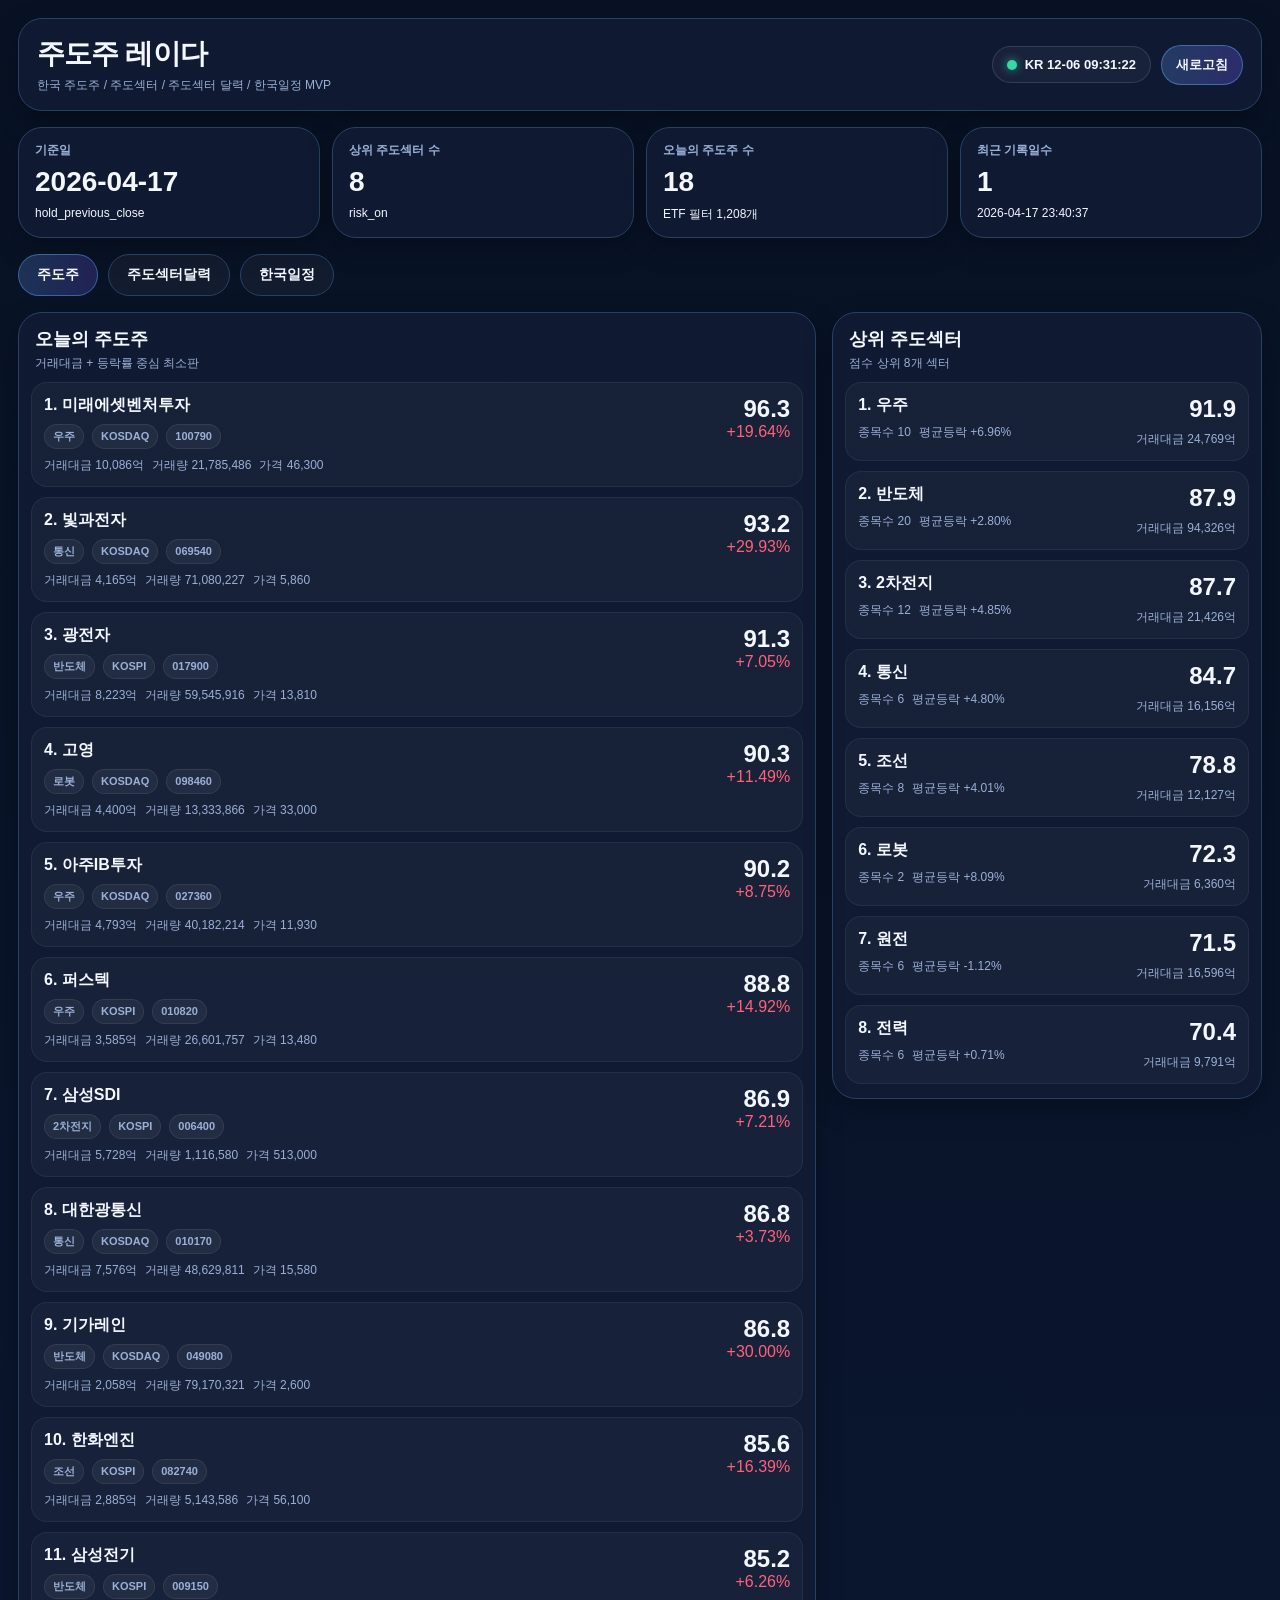
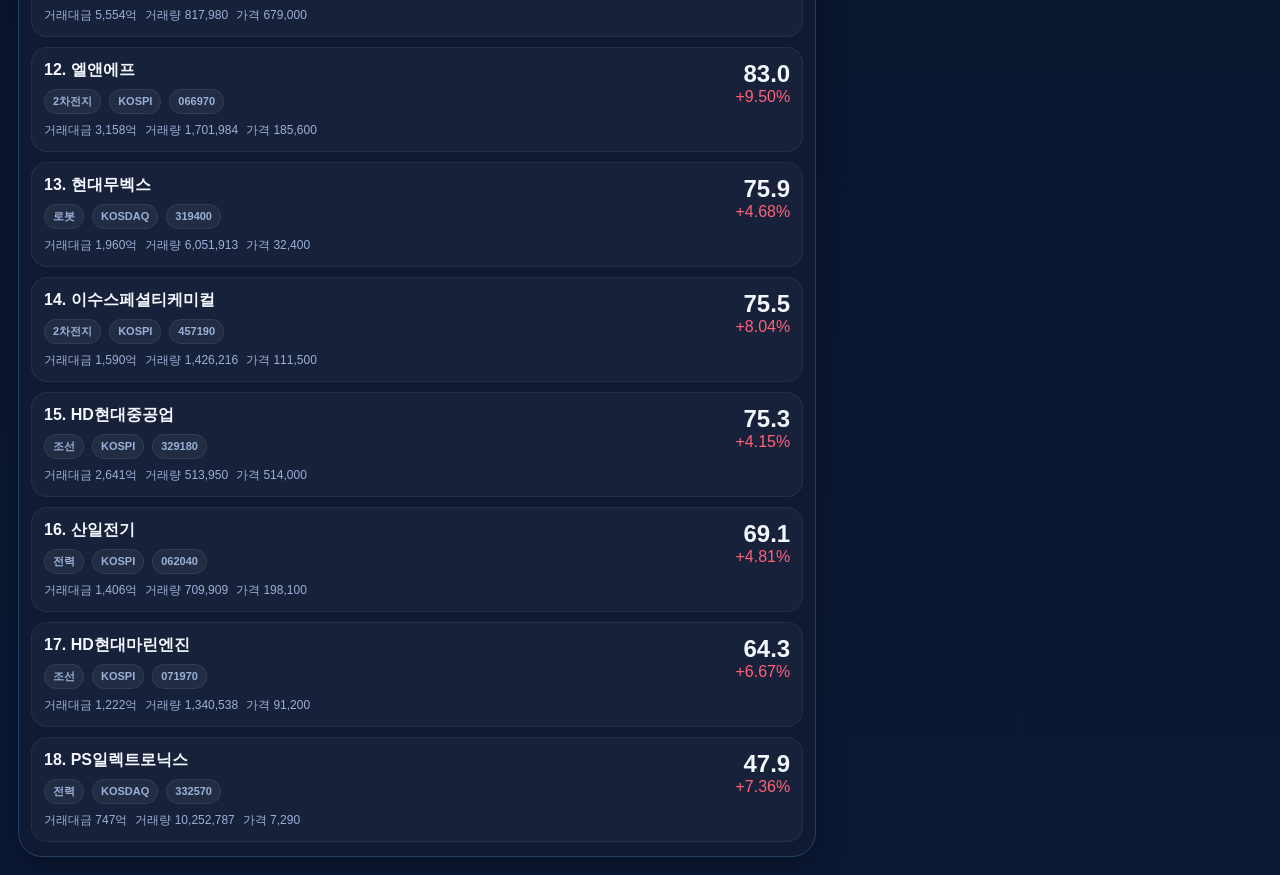
==== app/index.html @ 8ab20411 "init: Top-Sector-KR MVP local baseline" ====
<!DOCTYPE html>
<html lang="ko">
<head>
  <meta charset="UTF-8" />
  <meta name="viewport" content="width=device-width, initial-scale=1.0" />
  <title>Top Sector KR</title>
  <link rel="stylesheet" href="app.css" />
</head>
<body>
  <div class="app">
    <header class="topbar">
      <div class="brand-card panel">
        <div>
          <h1>주도주 레이다</h1>
          <p class="sub">한국 주도주 / 주도섹터 / 주도섹터 달력 / 한국일정 MVP</p>
        </div>
        <div class="topbar-right">
          <div class="chip"><span class="dot"></span><span id="krClock">KR --:--:--</span></div>
          <button id="refreshBtn" class="refresh-btn">새로고침</button>
        </div>
      </div>
    </header>

    <section class="hero-grid">
      <div class="panel hero-card">
        <div class="hero-label">기준일</div>
        <div id="heroTradeDate" class="hero-value">-</div>
        <div id="heroSession" class="hero-sub">-</div>
      </div>
      <div class="panel hero-card">
        <div class="hero-label">상위 주도섹터 수</div>
        <div id="heroSectorCount" class="hero-value">-</div>
        <div id="heroMarketBias" class="hero-sub">-</div>
      </div>
      <div class="panel hero-card">
        <div class="hero-label">오늘의 주도주 수</div>
        <div id="heroLeaderCount" class="hero-value">-</div>
        <div id="heroFilteredEtf" class="hero-sub">-</div>
      </div>
      <div class="panel hero-card">
        <div class="hero-label">최근 기록일수</div>
        <div id="heroHistoryCount" class="hero-value">-</div>
        <div id="heroUpdatedAt" class="hero-sub">-</div>
      </div>
    </section>

    <nav class="main-tabs">
      <button class="tab-btn active" data-tab="dashboard">주도주</button>
      <button class="tab-btn" data-tab="calendar">주도섹터달력</button>
      <button class="tab-btn" data-tab="kr-calendar">한국일정</button>
    </nav>

    <main>
      <section id="screen-dashboard" class="screen active">
        <div class="dashboard-grid">
          <div class="main-col">
            <section class="panel">
              <div class="section-head">
                <div>
                  <h2>오늘의 주도주</h2>
                  <p class="sub">거래대금 + 등락률 중심 최소판</p>
                </div>
              </div>
              <div id="leadersList" class="list-wrap"></div>
            </section>
          </div>

          <div class="side-col">
            <section class="panel">
              <div class="section-head">
                <div>
                  <h2>상위 주도섹터</h2>
                  <p class="sub">점수 상위 8개 섹터</p>
                </div>
              </div>
              <div id="sectorCards" class="sector-wrap"></div>
            </section>
          </div>
        </div>
      </section>

      <section id="screen-calendar" class="screen">
        <div class="calendar-layout">
          <div class="main-col">
            <section class="panel">
              <div class="section-head">
                <div>
                  <h2>주도섹터 달력</h2>
                  <p class="sub">최근 누적 기록 기준 · 월~금 표시</p>
                </div>
                <div class="calendar-nav">
                  <button id="prevMonthBtn" class="nav-btn">◀ 이전달</button>
                  <button id="todayMonthBtn" class="nav-btn">오늘</button>
                  <button id="nextMonthBtn" class="nav-btn">다음달 ▶</button>
                </div>
              </div>
              <div class="calendar-headline" id="calendarMonthLabel">-</div>
              <div class="weekday-grid" id="weekdayGrid"></div>
              <div class="calendar-grid" id="calendarGrid"></div>
            </section>
          </div>

          <div class="side-col">
            <section class="panel">
              <div class="section-head">
                <div>
                  <h2>최근 10일 섹터 카운트</h2>
                  <p class="sub">80점 이상 기준</p>
                </div>
              </div>
              <div id="recentCounts" class="count-wrap"></div>
            </section>

            <section class="panel">
              <div class="section-head">
                <div>
                  <h2>오늘의 주도섹터</h2>
                  <p class="sub">달력 기준 요약</p>
                </div>
              </div>
              <div id="todaySectorSummary" class="count-wrap"></div>
            </section>
          </div>
        </div>
      </section>

      <section id="screen-kr-calendar" class="screen">
        <div class="kr-calendar-layout">
          <div class="main-col">
            <section class="panel">
              <div class="section-head">
                <div>
                  <h2>한국일정</h2>
                  <p class="sub">지금은 UI 최소판만 추가 · 데이터 수집/자동화는 나중에 분리 적용</p>
                </div>
                <div class="calendar-nav">
                  <button id="krPrevMonthBtn" class="nav-btn">◀ 이전달</button>
                  <button id="krTodayMonthBtn" class="nav-btn">오늘</button>
                  <button id="krNextMonthBtn" class="nav-btn">다음달 ▶</button>
                </div>
              </div>

              <div class="info-strip-wrap">
                <div class="info-strip">
                  <div class="info-strip-title">오늘 일정 자동 강조</div>
                  <div class="info-strip-body">오늘 핵심 일정 없음</div>
                </div>
                <div class="info-strip">
                  <div class="info-strip-title">트레이딩 체크</div>
                  <div class="info-strip-body">금통위/CPI/옵션만기 전후에는 주도섹터 지속 여부 우선 확인</div>
                </div>
              </div>

              <div class="calendar-headline" id="krCalendarMonthLabel">-</div>
              <div class="weekday-grid" id="krWeekdayGrid"></div>
              <div class="calendar-grid kr-calendar-grid" id="krCalendarGrid"></div>
            </section>
          </div>

          <div class="side-col">
            <section class="panel">
              <div class="section-head">
                <div>
                  <h2>한국일정 요약</h2>
                  <p class="sub">이번달 체크용 UI 최소판</p>
                </div>
              </div>
              <div class="summary-stack">
                <div class="summary-box">
                  <div class="summary-title">오늘/이번주 체크</div>
                  <div class="summary-body">표시할 일정 없음</div>
                </div>
                <div class="summary-box">
                  <div class="summary-title">이번달 최우선 일정</div>
                  <div class="summary-body">표시할 일정 없음</div>
                </div>
                <div class="summary-box">
                  <div class="summary-title">수동 입력 일정</div>
                  <div class="summary-body">표시할 일정 없음</div>
                </div>
                <div class="summary-box">
                  <div class="summary-title">소스 원칙</div>
                  <div class="summary-body">한국은행·통계청 공시 일정 우선 + 로컬 수동 입력용 자리. 현재는 UI만 선반영.</div>
                </div>
              </div>
            </section>
          </div>
        </div>
      </section>
    </main>
  </div>

  <script src="app.js"></script>
</body>
</html>
---- app/app.css ----
:root{
  --bg:#081224;
  --bg2:#0b1834;
  --panel:#101b33;
  --line:#274164;
  --text:#f4f7ff;
  --muted:#9bb0d7;
  --accent:#63a8ff;
  --accent2:#7a5cff;
  --up:#ff627a;
  --down:#63b6ff;
  --warn:#ffc35a;
  --good:#37d7a6;
  --highlight:#ffea00;
  --radius:18px;
  --shadow:0 10px 28px rgba(0,0,0,.28);
}
*{box-sizing:border-box}
html,body{
  margin:0;padding:0;
  background:linear-gradient(180deg,var(--bg) 0%,var(--bg2) 100%);
  color:var(--text);
  font-family:"Segoe UI","Apple SD Gothic Neo","Malgun Gothic",sans-serif;
}
body{min-height:100vh}
.app{max-width:1360px;margin:0 auto;padding:18px}
.panel{
  background:rgba(16,27,51,.94);
  border:1px solid var(--line);
  border-radius:24px;
  box-shadow:var(--shadow);
}
.topbar{margin-bottom:16px}
.brand-card{
  display:flex;justify-content:space-between;align-items:center;gap:16px;
  padding:16px 18px;
}
.brand-card h1{margin:0;font-size:28px;font-weight:900;letter-spacing:-.03em}
.sub{margin:4px 0 0;color:var(--muted);font-size:12px}
.topbar-right{display:flex;gap:10px;align-items:center;flex-wrap:wrap}
.chip{
  display:inline-flex;align-items:center;gap:8px;padding:10px 14px;border-radius:999px;
  border:1px solid rgba(255,255,255,.12);background:rgba(255,255,255,.04);font-size:13px;font-weight:800;
}
.dot{width:10px;height:10px;border-radius:50%;background:var(--good);box-shadow:0 0 10px rgba(55,215,166,.7)}
.refresh-btn,.nav-btn,.tab-btn{
  cursor:pointer;border:none;color:var(--text);font-weight:900
}
.refresh-btn{
  border-radius:999px;padding:10px 14px;
  background:linear-gradient(90deg, rgba(99,168,255,.24), rgba(122,92,255,.28));
  border:1px solid rgba(99,168,255,.45);
}
.hero-grid{
  display:grid;grid-template-columns:repeat(4,1fr);gap:12px;margin-bottom:16px;
}
.hero-card{padding:14px 16px;min-height:108px}
.hero-label{font-size:12px;color:var(--muted);font-weight:800}
.hero-value{font-size:28px;font-weight:900;line-height:1.1;margin-top:8px}
.hero-sub{font-size:12px;color:var(--text);margin-top:8px}
.main-tabs{display:flex;gap:10px;flex-wrap:wrap;margin-bottom:16px}
.tab-btn{
  border-radius:999px;padding:11px 18px;background:rgba(255,255,255,.04);
  border:1px solid var(--line);font-size:14px;
}
.tab-btn.active{background:linear-gradient(90deg, rgba(99,168,255,.22), rgba(122,92,255,.22));border-color:rgba(99,168,255,.45)}
.screen{display:none}
.screen.active{display:block}
.dashboard-grid,.calendar-layout,.kr-calendar-layout{
  display:grid;grid-template-columns:minmax(0,1.3fr) minmax(320px,.7fr);gap:16px;
}
.main-col,.side-col{display:grid;gap:16px;align-content:start}
.section-head{
  display:flex;justify-content:space-between;align-items:center;gap:10px;flex-wrap:wrap;
  padding:14px 16px 0;
}
.section-head h2{margin:0;font-size:18px;font-weight:900}
.list-wrap,.sector-wrap,.count-wrap,.summary-stack{padding:10px 12px 14px;display:grid;gap:10px}
.item-card,.sector-card,.count-card,.summary-box,.info-strip{
  border-radius:16px;padding:12px;background:rgba(255,255,255,.03);border:1px solid rgba(255,255,255,.06)
}
.item-top,.sector-top,.count-top{display:flex;justify-content:space-between;gap:10px;align-items:flex-start}
.item-name,.sector-name{font-size:16px;font-weight:900}
.item-meta,.sector-meta{margin-top:8px;display:flex;gap:8px;flex-wrap:wrap;font-size:12px;color:var(--muted)}
.pill{
  display:inline-flex;align-items:center;padding:4px 8px;border-radius:999px;
  background:rgba(255,255,255,.05);border:1px solid rgba(255,255,255,.08);font-size:11px;font-weight:800
}
.score{font-size:24px;font-weight:900}
.change.up{color:var(--up)}
.change.down{color:var(--down)}
.change.neutral{color:var(--warn)}
.calendar-headline{padding:8px 16px 0;font-size:22px;font-weight:900}
.calendar-nav{display:flex;gap:8px;flex-wrap:wrap}
.nav-btn{
  background:rgba(255,255,255,.05);border:1px solid var(--line);border-radius:12px;padding:8px 12px
}
.weekday-grid,.calendar-grid{
  display:grid;grid-template-columns:repeat(5,1fr);gap:8px;padding:12px 12px 14px;
}
.weekday{color:var(--muted);font-size:12px;text-align:center;font-weight:800}
.day-cell{
  min-height:116px;border-radius:16px;padding:10px;background:rgba(255,255,255,.024);
  border:1px solid rgba(255,255,255,.06);display:flex;flex-direction:column;gap:6px
}
.day-cell.blank{background:transparent;border:none;min-height:116px}
.day-cell.today{border-color:rgba(99,168,255,.55);box-shadow:inset 0 0 0 1px rgba(99,168,255,.35)}
.day-num{display:flex;justify-content:space-between;align-items:center;font-size:12px;font-weight:900}
.day-badge{
  font-size:10px;font-weight:900;color:#0b1220;background:var(--warn);border-radius:999px;padding:3px 6px
}
.day-chip{
  display:inline-flex;align-items:center;padding:5px 8px;border-radius:999px;
  background:rgba(255,255,255,.05);border:1px solid rgba(255,255,255,.08);font-size:11px
}
.info-strip-wrap{
  display:grid;grid-template-columns:1.3fr .9fr;gap:12px;padding:10px 12px 0;
}
.info-strip-title,.summary-title{
  font-size:14px;font-weight:900;color:var(--text);margin-bottom:6px;
}
.info-strip-body,.summary-body{
  font-size:12px;color:var(--muted);line-height:1.6;
}
.empty{padding:18px;color:var(--muted);text-align:center}
@media (max-width:1024px){
  .hero-grid{grid-template-columns:repeat(2,1fr)}
  .dashboard-grid,.calendar-layout,.kr-calendar-layout,.info-strip-wrap{grid-template-columns:1fr}
}
@media (max-width:640px){
  .app{padding:10px}
  .brand-card{padding:12px}
  .brand-card h1{font-size:22px}
  .hero-grid{grid-template-columns:1fr 1fr}
  .hero-value{font-size:22px}
  .weekday-grid,.calendar-grid{gap:5px;padding:10px}
  .day-cell{min-height:92px;padding:6px}
  .day-cell.blank{min-height:92px}
}
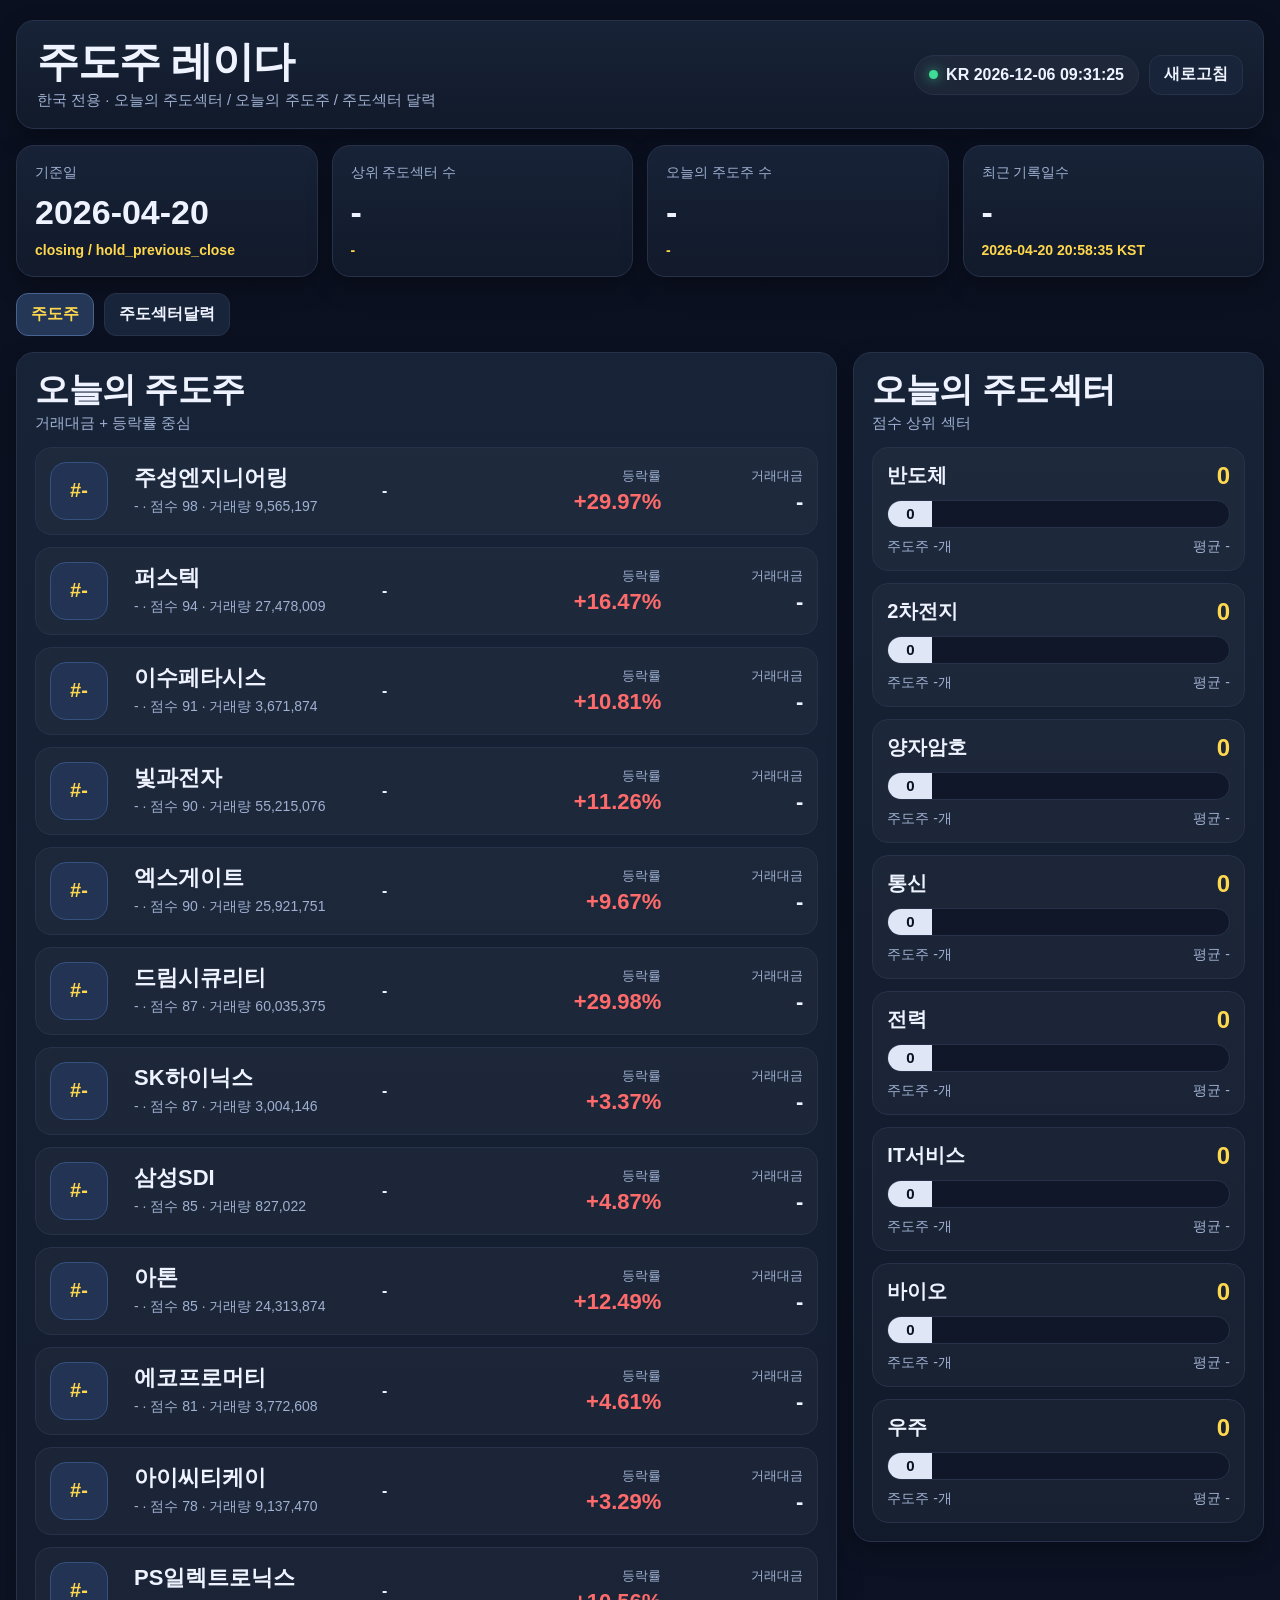
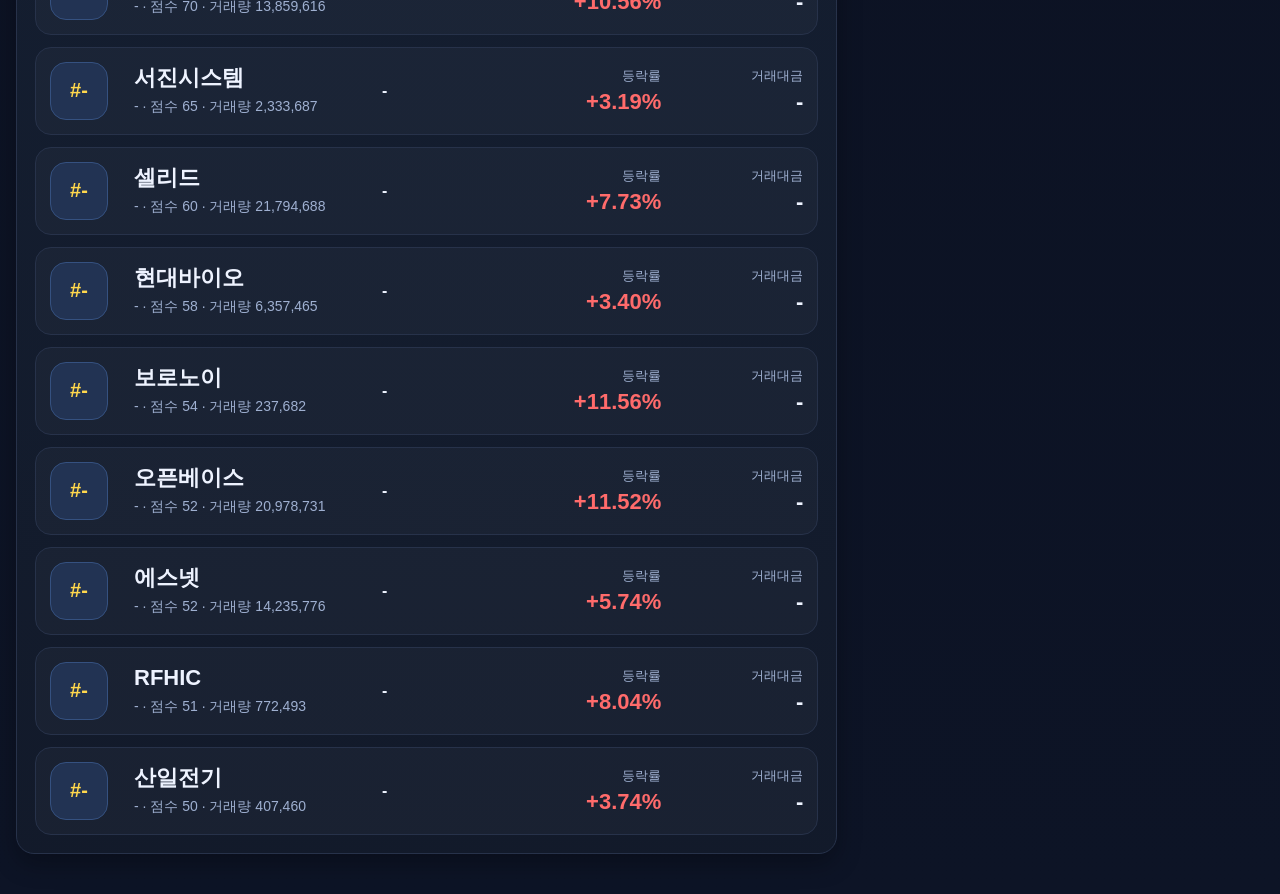
==== commit b43d586d: "feat: add top sector kr dashboard bundle" ====
--- a/app/index.html
+++ b/app/index.html
@@ -12,7 +12,7 @@
       <div class="brand-card panel">
         <div>
           <h1>주도주 레이다</h1>
-          <p class="sub">한국 주도주 / 주도섹터 / 주도섹터 달력 / 한국일정 MVP</p>
+          <p class="sub">한국 전용 · 오늘의 주도섹터 / 오늘의 주도주 / 주도섹터 달력</p>
         </div>
         <div class="topbar-right">
           <div class="chip"><span class="dot"></span><span id="krClock">KR --:--:--</span></div>
@@ -47,7 +47,6 @@
     <nav class="main-tabs">
       <button class="tab-btn active" data-tab="dashboard">주도주</button>
       <button class="tab-btn" data-tab="calendar">주도섹터달력</button>
-      <button class="tab-btn" data-tab="kr-calendar">한국일정</button>
     </nav>
 
     <main>
@@ -58,7 +57,7 @@
               <div class="section-head">
                 <div>
                   <h2>오늘의 주도주</h2>
-                  <p class="sub">거래대금 + 등락률 중심 최소판</p>
+                  <p class="sub">거래대금 + 등락률 중심</p>
                 </div>
               </div>
               <div id="leadersList" class="list-wrap"></div>
@@ -69,8 +68,8 @@
             <section class="panel">
               <div class="section-head">
                 <div>
-                  <h2>상위 주도섹터</h2>
-                  <p class="sub">점수 상위 8개 섹터</p>
+                  <h2>오늘의 주도섹터</h2>
+                  <p class="sub">점수 상위 섹터</p>
                 </div>
               </div>
               <div id="sectorCards" class="sector-wrap"></div>
@@ -114,75 +113,11 @@
             <section class="panel">
               <div class="section-head">
                 <div>
-                  <h2>오늘의 주도섹터</h2>
+                  <h2>오늘의 주도섹터 요약</h2>
                   <p class="sub">달력 기준 요약</p>
                 </div>
               </div>
               <div id="todaySectorSummary" class="count-wrap"></div>
-            </section>
-          </div>
-        </div>
-      </section>
-
-      <section id="screen-kr-calendar" class="screen">
-        <div class="kr-calendar-layout">
-          <div class="main-col">
-            <section class="panel">
-              <div class="section-head">
-                <div>
-                  <h2>한국일정</h2>
-                  <p class="sub">지금은 UI 최소판만 추가 · 데이터 수집/자동화는 나중에 분리 적용</p>
-                </div>
-                <div class="calendar-nav">
-                  <button id="krPrevMonthBtn" class="nav-btn">◀ 이전달</button>
-                  <button id="krTodayMonthBtn" class="nav-btn">오늘</button>
-                  <button id="krNextMonthBtn" class="nav-btn">다음달 ▶</button>
-                </div>
-              </div>
-
-              <div class="info-strip-wrap">
-                <div class="info-strip">
-                  <div class="info-strip-title">오늘 일정 자동 강조</div>
-                  <div class="info-strip-body">오늘 핵심 일정 없음</div>
-                </div>
-                <div class="info-strip">
-                  <div class="info-strip-title">트레이딩 체크</div>
-                  <div class="info-strip-body">금통위/CPI/옵션만기 전후에는 주도섹터 지속 여부 우선 확인</div>
-                </div>
-              </div>
-
-              <div class="calendar-headline" id="krCalendarMonthLabel">-</div>
-              <div class="weekday-grid" id="krWeekdayGrid"></div>
-              <div class="calendar-grid kr-calendar-grid" id="krCalendarGrid"></div>
-            </section>
-          </div>
-
-          <div class="side-col">
-            <section class="panel">
-              <div class="section-head">
-                <div>
-                  <h2>한국일정 요약</h2>
-                  <p class="sub">이번달 체크용 UI 최소판</p>
-                </div>
-              </div>
-              <div class="summary-stack">
-                <div class="summary-box">
-                  <div class="summary-title">오늘/이번주 체크</div>
-                  <div class="summary-body">표시할 일정 없음</div>
-                </div>
-                <div class="summary-box">
-                  <div class="summary-title">이번달 최우선 일정</div>
-                  <div class="summary-body">표시할 일정 없음</div>
-                </div>
-                <div class="summary-box">
-                  <div class="summary-title">수동 입력 일정</div>
-                  <div class="summary-body">표시할 일정 없음</div>
-                </div>
-                <div class="summary-box">
-                  <div class="summary-title">소스 원칙</div>
-                  <div class="summary-body">한국은행·통계청 공시 일정 우선 + 로컬 수동 입력용 자리. 현재는 UI만 선반영.</div>
-                </div>
-              </div>
             </section>
           </div>
         </div>
--- a/app/app.css
+++ b/app/app.css
@@ -1,139 +1,396 @@
-:root{
-  --bg:#081224;
-  --bg2:#0b1834;
-  --panel:#101b33;
-  --line:#274164;
-  --text:#f4f7ff;
-  --muted:#9bb0d7;
-  --accent:#63a8ff;
-  --accent2:#7a5cff;
-  --up:#ff627a;
-  --down:#63b6ff;
-  --warn:#ffc35a;
-  --good:#37d7a6;
-  --highlight:#ffea00;
-  --radius:18px;
-  --shadow:0 10px 28px rgba(0,0,0,.28);
-}
-*{box-sizing:border-box}
-html,body{
-  margin:0;padding:0;
-  background:linear-gradient(180deg,var(--bg) 0%,var(--bg2) 100%);
-  color:var(--text);
-  font-family:"Segoe UI","Apple SD Gothic Neo","Malgun Gothic",sans-serif;
-}
-body{min-height:100vh}
-.app{max-width:1360px;margin:0 auto;padding:18px}
-.panel{
-  background:rgba(16,27,51,.94);
-  border:1px solid var(--line);
-  border-radius:24px;
-  box-shadow:var(--shadow);
-}
-.topbar{margin-bottom:16px}
-.brand-card{
-  display:flex;justify-content:space-between;align-items:center;gap:16px;
-  padding:16px 18px;
-}
-.brand-card h1{margin:0;font-size:28px;font-weight:900;letter-spacing:-.03em}
-.sub{margin:4px 0 0;color:var(--muted);font-size:12px}
-.topbar-right{display:flex;gap:10px;align-items:center;flex-wrap:wrap}
-.chip{
-  display:inline-flex;align-items:center;gap:8px;padding:10px 14px;border-radius:999px;
-  border:1px solid rgba(255,255,255,.12);background:rgba(255,255,255,.04);font-size:13px;font-weight:800;
-}
-.dot{width:10px;height:10px;border-radius:50%;background:var(--good);box-shadow:0 0 10px rgba(55,215,166,.7)}
-.refresh-btn,.nav-btn,.tab-btn{
-  cursor:pointer;border:none;color:var(--text);font-weight:900
-}
-.refresh-btn{
-  border-radius:999px;padding:10px 14px;
-  background:linear-gradient(90deg, rgba(99,168,255,.24), rgba(122,92,255,.28));
-  border:1px solid rgba(99,168,255,.45);
-}
-.hero-grid{
-  display:grid;grid-template-columns:repeat(4,1fr);gap:12px;margin-bottom:16px;
-}
-.hero-card{padding:14px 16px;min-height:108px}
-.hero-label{font-size:12px;color:var(--muted);font-weight:800}
-.hero-value{font-size:28px;font-weight:900;line-height:1.1;margin-top:8px}
-.hero-sub{font-size:12px;color:var(--text);margin-top:8px}
-.main-tabs{display:flex;gap:10px;flex-wrap:wrap;margin-bottom:16px}
-.tab-btn{
-  border-radius:999px;padding:11px 18px;background:rgba(255,255,255,.04);
-  border:1px solid var(--line);font-size:14px;
-}
-.tab-btn.active{background:linear-gradient(90deg, rgba(99,168,255,.22), rgba(122,92,255,.22));border-color:rgba(99,168,255,.45)}
-.screen{display:none}
-.screen.active{display:block}
-.dashboard-grid,.calendar-layout,.kr-calendar-layout{
-  display:grid;grid-template-columns:minmax(0,1.3fr) minmax(320px,.7fr);gap:16px;
-}
-.main-col,.side-col{display:grid;gap:16px;align-content:start}
-.section-head{
-  display:flex;justify-content:space-between;align-items:center;gap:10px;flex-wrap:wrap;
-  padding:14px 16px 0;
-}
-.section-head h2{margin:0;font-size:18px;font-weight:900}
-.list-wrap,.sector-wrap,.count-wrap,.summary-stack{padding:10px 12px 14px;display:grid;gap:10px}
-.item-card,.sector-card,.count-card,.summary-box,.info-strip{
-  border-radius:16px;padding:12px;background:rgba(255,255,255,.03);border:1px solid rgba(255,255,255,.06)
-}
-.item-top,.sector-top,.count-top{display:flex;justify-content:space-between;gap:10px;align-items:flex-start}
-.item-name,.sector-name{font-size:16px;font-weight:900}
-.item-meta,.sector-meta{margin-top:8px;display:flex;gap:8px;flex-wrap:wrap;font-size:12px;color:var(--muted)}
-.pill{
-  display:inline-flex;align-items:center;padding:4px 8px;border-radius:999px;
-  background:rgba(255,255,255,.05);border:1px solid rgba(255,255,255,.08);font-size:11px;font-weight:800
-}
-.score{font-size:24px;font-weight:900}
-.change.up{color:var(--up)}
-.change.down{color:var(--down)}
-.change.neutral{color:var(--warn)}
-.calendar-headline{padding:8px 16px 0;font-size:22px;font-weight:900}
-.calendar-nav{display:flex;gap:8px;flex-wrap:wrap}
-.nav-btn{
-  background:rgba(255,255,255,.05);border:1px solid var(--line);border-radius:12px;padding:8px 12px
-}
-.weekday-grid,.calendar-grid{
-  display:grid;grid-template-columns:repeat(5,1fr);gap:8px;padding:12px 12px 14px;
-}
-.weekday{color:var(--muted);font-size:12px;text-align:center;font-weight:800}
-.day-cell{
-  min-height:116px;border-radius:16px;padding:10px;background:rgba(255,255,255,.024);
-  border:1px solid rgba(255,255,255,.06);display:flex;flex-direction:column;gap:6px
-}
-.day-cell.blank{background:transparent;border:none;min-height:116px}
-.day-cell.today{border-color:rgba(99,168,255,.55);box-shadow:inset 0 0 0 1px rgba(99,168,255,.35)}
-.day-num{display:flex;justify-content:space-between;align-items:center;font-size:12px;font-weight:900}
-.day-badge{
-  font-size:10px;font-weight:900;color:#0b1220;background:var(--warn);border-radius:999px;padding:3px 6px
-}
-.day-chip{
-  display:inline-flex;align-items:center;padding:5px 8px;border-radius:999px;
-  background:rgba(255,255,255,.05);border:1px solid rgba(255,255,255,.08);font-size:11px
-}
-.info-strip-wrap{
-  display:grid;grid-template-columns:1.3fr .9fr;gap:12px;padding:10px 12px 0;
-}
-.info-strip-title,.summary-title{
-  font-size:14px;font-weight:900;color:var(--text);margin-bottom:6px;
-}
-.info-strip-body,.summary-body{
-  font-size:12px;color:var(--muted);line-height:1.6;
-}
-.empty{padding:18px;color:var(--muted);text-align:center}
-@media (max-width:1024px){
-  .hero-grid{grid-template-columns:repeat(2,1fr)}
-  .dashboard-grid,.calendar-layout,.kr-calendar-layout,.info-strip-wrap{grid-template-columns:1fr}
-}
-@media (max-width:640px){
-  .app{padding:10px}
-  .brand-card{padding:12px}
-  .brand-card h1{font-size:22px}
-  .hero-grid{grid-template-columns:1fr 1fr}
-  .hero-value{font-size:22px}
-  .weekday-grid,.calendar-grid{gap:5px;padding:10px}
-  .day-cell{min-height:92px;padding:6px}
-  .day-cell.blank{min-height:92px}
-}
+:root {
+  --bg: #0b1020;
+  --panel: #121a2b;
+  --line: #27324a;
+  --text: #eef3ff;
+  --muted: #9fb0d1;
+  --yellow: #ffd84d;
+  --orange: #ff9f43;
+  --red: #ff6b6b;
+  --blue: #6ea8fe;
+  --green: #3ddc97;
+  --shadow: 0 10px 24px rgba(0, 0, 0, 0.28);
+}
+
+* { box-sizing: border-box; }
+
+html, body {
+  margin: 0;
+  padding: 0;
+  background: linear-gradient(180deg, #0b1020 0%, #0d1426 100%);
+  color: var(--text);
+  font-family: "Malgun Gothic", "Apple SD Gothic Neo", "Noto Sans KR", sans-serif;
+}
+
+body { min-height: 100vh; }
+button { font: inherit; }
+
+.app {
+  width: 100%;
+  max-width: 1480px;
+  margin: 0 auto;
+  padding: 20px 16px 40px;
+}
+
+.panel {
+  background: linear-gradient(180deg, rgba(24, 35, 56, 0.96) 0%, rgba(18, 26, 43, 0.96) 100%);
+  border: 1px solid var(--line);
+  border-radius: 18px;
+  box-shadow: var(--shadow);
+  padding: 18px;
+}
+
+.topbar { margin-bottom: 16px; }
+
+.brand-card {
+  display: flex;
+  justify-content: space-between;
+  align-items: center;
+  gap: 16px;
+  padding: 18px 20px;
+}
+
+.brand-card h1 {
+  margin: 0 0 6px;
+  font-size: 42px;
+  line-height: 1.1;
+  font-weight: 800;
+  letter-spacing: -1px;
+}
+
+.sub {
+  margin: 0;
+  color: var(--muted);
+  font-size: 15px;
+}
+
+.topbar-right {
+  display: flex;
+  align-items: center;
+  gap: 10px;
+  flex-wrap: wrap;
+}
+
+.chip {
+  display: inline-flex;
+  align-items: center;
+  gap: 8px;
+  min-height: 40px;
+  padding: 0 14px;
+  border: 1px solid var(--line);
+  border-radius: 999px;
+  background: rgba(255,255,255,0.04);
+  color: var(--text);
+  font-weight: 700;
+}
+
+.dot {
+  width: 9px;
+  height: 9px;
+  border-radius: 50%;
+  background: var(--green);
+  box-shadow: 0 0 12px rgba(61,220,151,0.8);
+}
+
+.refresh-btn, .nav-btn, .tab-btn {
+  border: 1px solid var(--line);
+  border-radius: 12px;
+  background: #18243a;
+  color: var(--text);
+  cursor: pointer;
+  transition: 0.18s ease;
+}
+
+.refresh-btn { min-height: 40px; padding: 0 14px; font-weight: 700; }
+.nav-btn, .tab-btn { padding: 10px 14px; font-weight: 700; }
+
+.refresh-btn:hover, .nav-btn:hover, .tab-btn:hover {
+  transform: translateY(-1px);
+  border-color: #3a4d70;
+  background: #1d2b46;
+}
+
+.hero-grid {
+  display: grid;
+  grid-template-columns: repeat(4, minmax(0, 1fr));
+  gap: 14px;
+  margin-bottom: 16px;
+}
+
+.hero-card { min-height: 128px; }
+.hero-label { color: var(--muted); font-size: 14px; margin-bottom: 12px; }
+.hero-value { font-size: 34px; font-weight: 800; line-height: 1.1; margin-bottom: 10px; }
+.hero-sub { color: var(--yellow); font-size: 14px; font-weight: 700; }
+
+.main-tabs {
+  display: flex;
+  gap: 10px;
+  margin-bottom: 16px;
+  flex-wrap: wrap;
+}
+
+.tab-btn.active {
+  background: #243757;
+  border-color: #47638f;
+  color: var(--yellow);
+}
+
+.screen { display: none; }
+.screen.active { display: block; }
+
+.dashboard-grid, .calendar-layout {
+  display: grid;
+  grid-template-columns: minmax(0, 2fr) minmax(320px, 1fr);
+  gap: 16px;
+}
+
+.main-col, .side-col { min-width: 0; }
+
+.section-head {
+  display: flex;
+  justify-content: space-between;
+  align-items: center;
+  gap: 12px;
+  margin-bottom: 14px;
+}
+
+.section-head h2 {
+  margin: 0 0 6px;
+  font-size: 34px;
+  line-height: 1.1;
+  font-weight: 800;
+  letter-spacing: -0.5px;
+}
+
+.list-wrap, .sector-wrap, .count-wrap, .calendar-grid, .weekday-grid {
+  min-width: 0;
+}
+
+.list-wrap, .sector-wrap, .count-wrap {
+  display: flex;
+  flex-direction: column;
+  gap: 12px;
+}
+
+.leader-card {
+  display: grid;
+  grid-template-columns: 72px minmax(0, 1.5fr) minmax(0, 1fr) 110px 130px;
+  gap: 12px;
+  align-items: center;
+  padding: 14px;
+  border: 1px solid var(--line);
+  border-radius: 16px;
+  background: rgba(255,255,255,0.03);
+}
+
+.rank-badge {
+  display: inline-flex;
+  justify-content: center;
+  align-items: center;
+  width: 58px;
+  height: 58px;
+  border-radius: 16px;
+  background: #223353;
+  border: 1px solid #355180;
+  font-weight: 800;
+  font-size: 20px;
+  color: var(--yellow);
+}
+
+.leader-main { min-width: 0; }
+
+.leader-name {
+  font-size: 22px;
+  font-weight: 800;
+  line-height: 1.2;
+  margin-bottom: 6px;
+}
+
+.leader-name.highlight-strong,
+.leader-sector.highlight-strong {
+  color: var(--yellow);
+  font-weight: 900;
+}
+
+.leader-name.highlight-mid,
+.leader-sector.highlight-mid {
+  color: #ffe694;
+}
+
+.leader-meta {
+  color: var(--muted);
+  font-size: 14px;
+  line-height: 1.4;
+}
+
+.leader-sector {
+  font-size: 16px;
+  font-weight: 700;
+}
+
+.metric-box { text-align: right; }
+.metric-label { color: var(--muted); font-size: 13px; margin-bottom: 4px; }
+.metric-value { font-size: 22px; font-weight: 800; }
+.metric-value.up { color: var(--red); }
+.metric-value.down { color: var(--blue); }
+
+.sector-card {
+  padding: 14px;
+  border: 1px solid var(--line);
+  border-radius: 16px;
+  background: rgba(255,255,255,0.03);
+}
+
+.sector-top {
+  display: flex;
+  justify-content: space-between;
+  align-items: center;
+  gap: 12px;
+  margin-bottom: 10px;
+}
+
+.sector-name { font-size: 20px; font-weight: 800; }
+.sector-score { font-size: 24px; font-weight: 900; color: var(--yellow); }
+
+.score-bar {
+  position: relative;
+  width: 100%;
+  height: 28px;
+  border-radius: 999px;
+  overflow: hidden;
+  background: #0f1728;
+  border: 1px solid var(--line);
+}
+
+.score-bar-fill {
+  height: 100%;
+  display: flex;
+  align-items: center;
+  justify-content: center;
+  color: #08111f;
+  font-weight: 900;
+  font-size: 15px;
+  min-width: 44px;
+}
+
+.score-bar-fill.band-90 { background: var(--orange); }
+.score-bar-fill.band-80 { background: var(--yellow); }
+.score-bar-fill.band-70 { background: #fff2a6; }
+.score-bar-fill.band-low { background: #dfe7f7; }
+
+.sector-sub {
+  display: flex;
+  justify-content: space-between;
+  gap: 12px;
+  margin-top: 10px;
+  color: var(--muted);
+  font-size: 14px;
+}
+
+.calendar-headline {
+  margin-bottom: 12px;
+  font-size: 24px;
+  font-weight: 800;
+  color: var(--yellow);
+}
+
+.weekday-grid {
+  display: grid;
+  grid-template-columns: repeat(5, minmax(0, 1fr));
+  gap: 8px;
+  margin-bottom: 8px;
+}
+
+.weekday-cell {
+  text-align: center;
+  padding: 10px 8px;
+  border-radius: 12px;
+  border: 1px solid var(--line);
+  background: rgba(255,255,255,0.03);
+  color: var(--muted);
+  font-weight: 800;
+}
+
+.calendar-grid {
+  display: grid;
+  grid-template-columns: repeat(5, minmax(0, 1fr));
+  gap: 8px;
+}
+
+.calendar-cell {
+  min-height: 122px;
+  padding: 10px;
+  border-radius: 14px;
+  border: 1px solid var(--line);
+  background: rgba(255,255,255,0.03);
+}
+
+.calendar-day {
+  font-size: 14px;
+  font-weight: 800;
+  color: var(--yellow);
+  margin-bottom: 8px;
+}
+
+.calendar-sector-list {
+  display: flex;
+  flex-direction: column;
+  gap: 6px;
+}
+
+.calendar-sector-item {
+  font-size: 13px;
+  line-height: 1.35;
+  color: var(--text);
+  word-break: keep-all;
+}
+
+.count-item {
+  padding: 14px;
+  border: 1px solid var(--line);
+  border-radius: 16px;
+  background: rgba(255,255,255,0.03);
+}
+
+.count-title {
+  font-size: 16px;
+  font-weight: 800;
+  margin-bottom: 8px;
+  color: var(--yellow);
+}
+
+.count-body {
+  color: var(--text);
+  font-size: 14px;
+  line-height: 1.5;
+}
+
+.calendar-nav {
+  display: flex;
+  gap: 8px;
+  flex-wrap: wrap;
+}
+
+.empty-state {
+  padding: 20px;
+  border: 1px dashed #3a4b68;
+  border-radius: 14px;
+  color: var(--muted);
+  text-align: center;
+}
+
+@media (max-width: 1180px) {
+  .hero-grid { grid-template-columns: repeat(2, minmax(0, 1fr)); }
+  .dashboard-grid, .calendar-layout { grid-template-columns: 1fr; }
+  .leader-card { grid-template-columns: 72px minmax(0, 1fr); }
+  .metric-box, .leader-sector { text-align: left; }
+}
+
+@media (max-width: 760px) {
+  .app { padding: 14px 10px 28px; }
+  .brand-card { flex-direction: column; align-items: flex-start; }
+  .brand-card h1 { font-size: 28px; }
+  .hero-grid { grid-template-columns: 1fr; }
+  .section-head h2 { font-size: 28px; }
+  .calendar-cell { min-height: 110px; }
+}
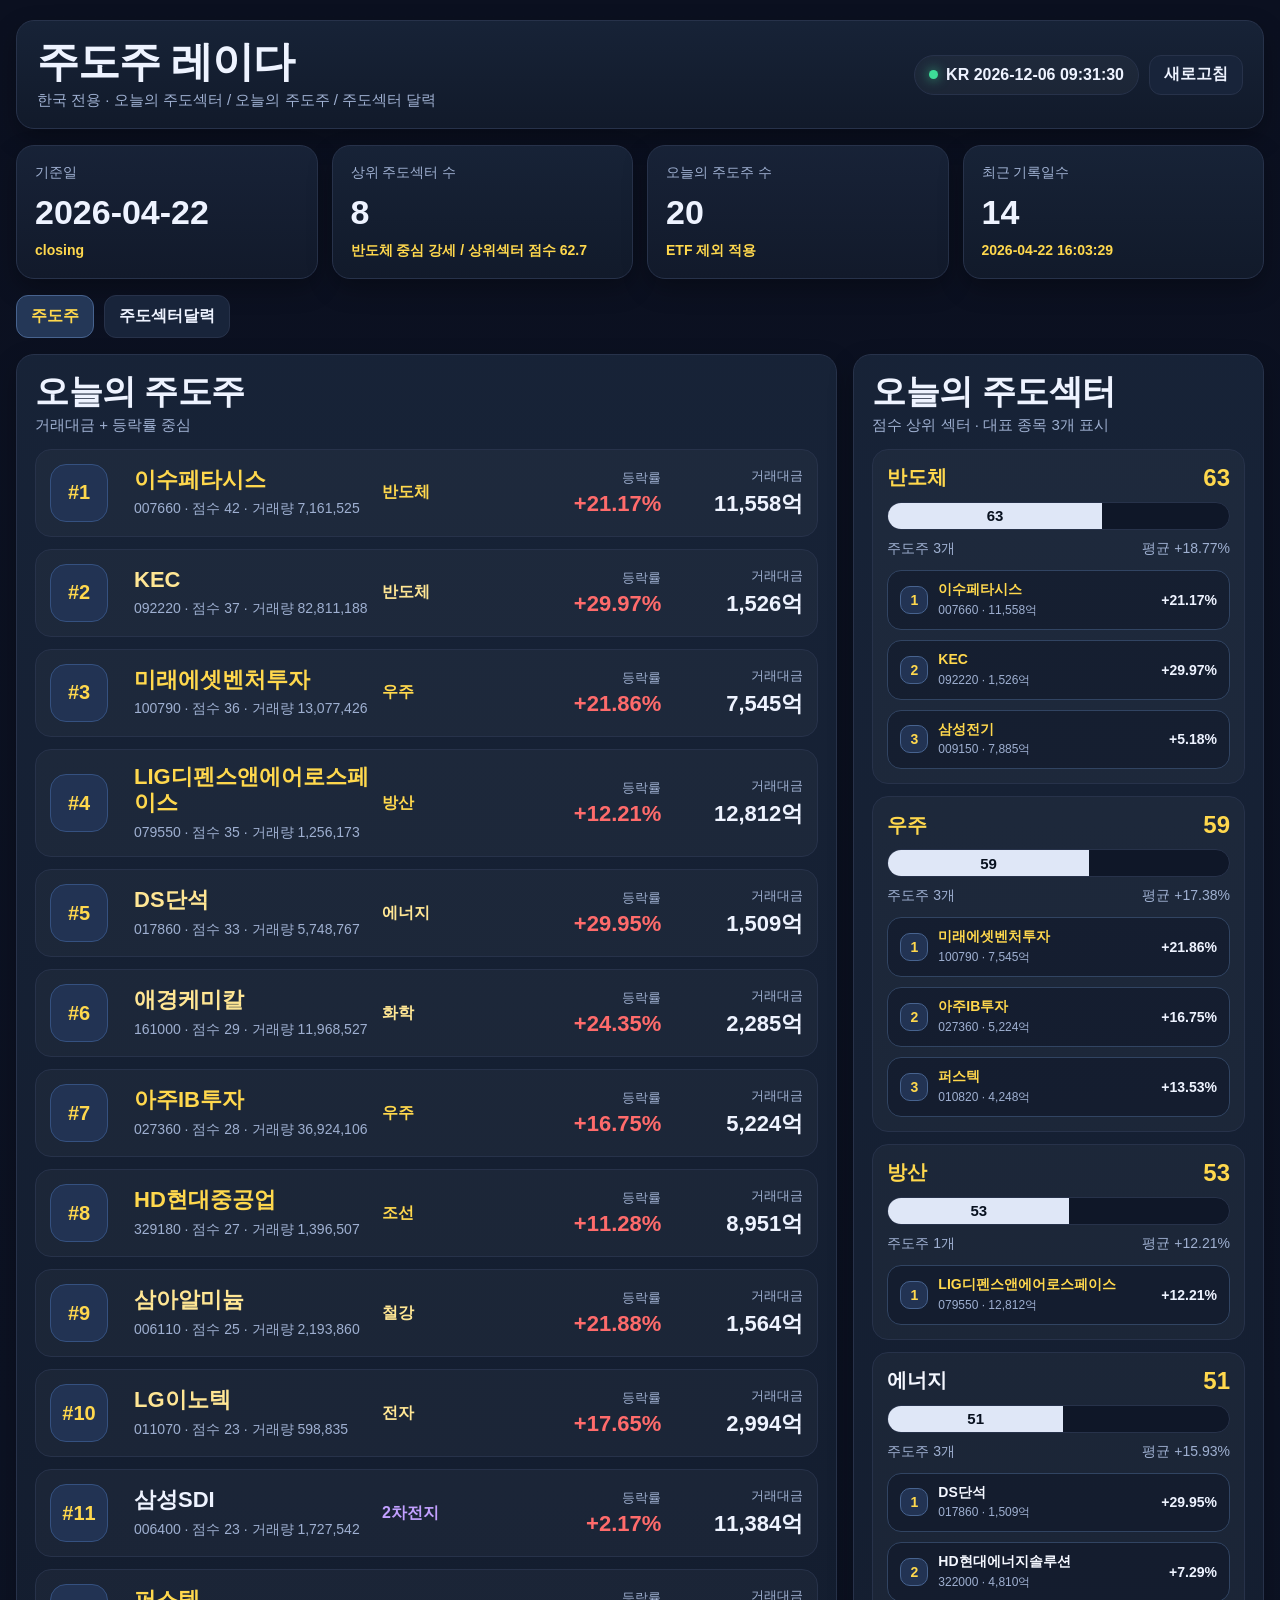
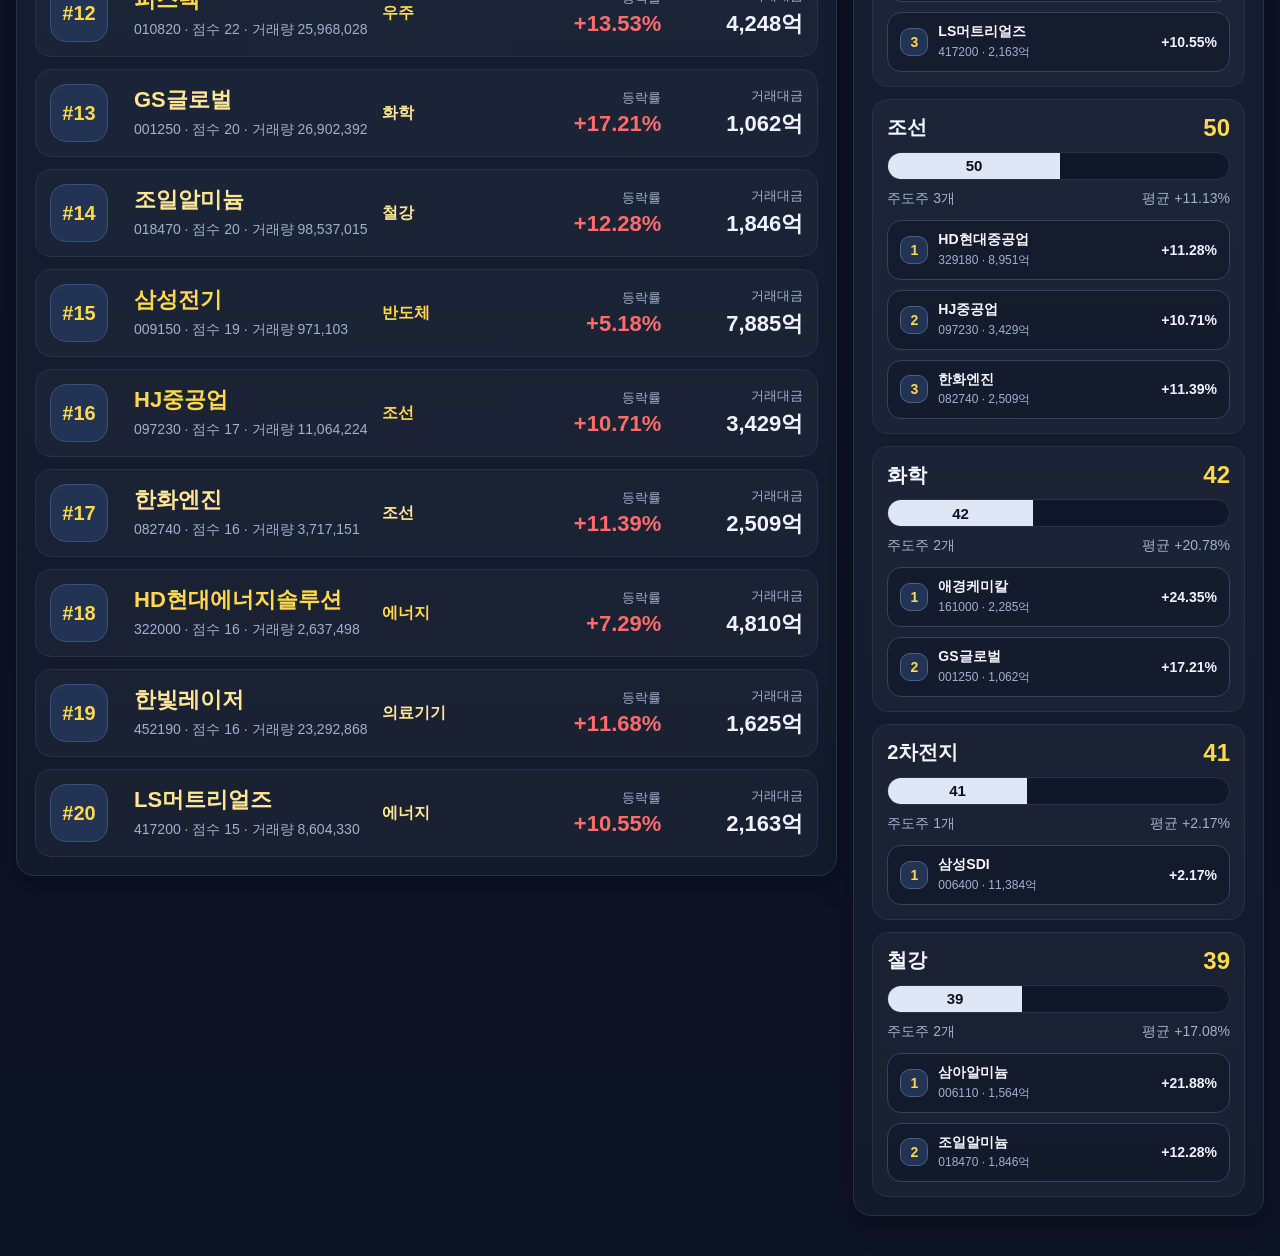
==== commit 39c4c389: "tune: refine sector cards, calendar count, and dashboard colors" ====
--- a/app/index.html
+++ b/app/index.html
@@ -69,7 +69,7 @@
               <div class="section-head">
                 <div>
                   <h2>오늘의 주도섹터</h2>
-                  <p class="sub">점수 상위 섹터</p>
+                  <p class="sub">점수 상위 섹터 · 대표 종목 3개 표시</p>
                 </div>
               </div>
               <div id="sectorCards" class="sector-wrap"></div>
@@ -103,8 +103,8 @@
             <section class="panel">
               <div class="section-head">
                 <div>
-                  <h2>최근 10일 섹터 카운트</h2>
-                  <p class="sub">80점 이상 기준</p>
+                  <h2>최근 20거래일 섹터 카운트</h2>
+                  <p class="sub">80점 이상 기준 · 3거래일 미등장 시 -1</p>
                 </div>
               </div>
               <div id="recentCounts" class="count-wrap"></div>
--- a/app/app.css
+++ b/app/app.css
@@ -287,6 +287,63 @@
   font-size: 14px;
 }
 
+.sector-leader-list {
+  display: flex;
+  flex-direction: column;
+  gap: 10px;
+  margin-top: 12px;
+}
+
+.sector-leader-item {
+  display: flex;
+  justify-content: space-between;
+  align-items: center;
+  gap: 12px;
+  padding: 10px 12px;
+  border: 1px solid #314462;
+  border-radius: 14px;
+  background: rgba(7, 14, 29, 0.35);
+}
+
+.sector-leader-left {
+  display: flex;
+  align-items: center;
+  gap: 10px;
+  min-width: 0;
+}
+
+.sector-leader-rank {
+  width: 28px;
+  height: 28px;
+  border-radius: 10px;
+  display: inline-flex;
+  align-items: center;
+  justify-content: center;
+  border: 1px solid #47638f;
+  background: #223353;
+  color: var(--yellow);
+  font-size: 14px;
+  font-weight: 900;
+  flex-shrink: 0;
+}
+
+.sector-leader-main { min-width: 0; }
+.sector-leader-name {
+  font-size: 14px;
+  font-weight: 800;
+  line-height: 1.2;
+  margin-bottom: 4px;
+}
+.sector-leader-meta {
+  font-size: 12px;
+  color: var(--muted);
+}
+.sector-leader-change {
+  font-size: 14px;
+  font-weight: 900;
+  flex-shrink: 0;
+}
+
 .calendar-headline {
   margin-bottom: 12px;
   font-size: 24px;
@@ -341,7 +398,7 @@
 .calendar-sector-item {
   font-size: 13px;
   line-height: 1.35;
-  color: var(--text);
+  font-weight: 700;
   word-break: keep-all;
 }
 
@@ -356,7 +413,6 @@
   font-size: 16px;
   font-weight: 800;
   margin-bottom: 8px;
-  color: var(--yellow);
 }
 
 .count-body {
@@ -364,6 +420,104 @@
   font-size: 14px;
   line-height: 1.5;
 }
+
+.count-summary-grid {
+  display: grid;
+  grid-template-columns: repeat(2, minmax(0, 1fr));
+  gap: 12px;
+  margin-bottom: 12px;
+}
+
+.count-summary-card {
+  padding: 14px;
+  border: 1px solid var(--line);
+  border-radius: 16px;
+  background: rgba(255,255,255,0.03);
+}
+
+.count-summary-label {
+  color: var(--muted);
+  font-size: 13px;
+  margin-bottom: 6px;
+}
+
+.count-summary-value {
+  color: var(--text);
+  font-size: 18px;
+  font-weight: 900;
+  margin-bottom: 4px;
+}
+
+.count-summary-sub {
+  color: var(--yellow);
+  font-size: 12px;
+  font-weight: 700;
+}
+
+.count-graph-panel {
+  padding: 14px;
+  border: 1px solid var(--line);
+  border-radius: 16px;
+  background: rgba(255,255,255,0.03);
+}
+
+.count-graph-caption {
+  color: var(--muted);
+  font-size: 13px;
+  margin-bottom: 12px;
+}
+
+.count-graph-list {
+  display: flex;
+  flex-direction: column;
+  gap: 10px;
+}
+
+.count-graph-row {
+  display: grid;
+  grid-template-columns: 26px 90px minmax(0, 1fr) 44px;
+  gap: 8px;
+  align-items: center;
+}
+
+.count-graph-rank, .count-graph-value {
+  font-size: 13px;
+  font-weight: 800;
+}
+
+.count-graph-name {
+  font-size: 14px;
+  font-weight: 800;
+}
+
+.count-graph-track {
+  display: grid;
+  grid-template-columns: repeat(20, minmax(0, 1fr));
+  gap: 4px;
+  align-items: center;
+}
+
+.count-dot {
+  height: 12px;
+  border-radius: 999px;
+  background: rgba(255,255,255,0.09);
+  border: 1px solid rgba(255,255,255,0.06);
+}
+.count-dot.active.sector-color-yellow { background: #ffd84d; }
+.count-dot.active.sector-color-cyan { background: #68d4ff; }
+.count-dot.active.sector-color-orange { background: #ff9f43; }
+.count-dot.active.sector-color-red { background: #ff6b6b; }
+.count-dot.active.sector-color-blue { background: #6ea8fe; }
+.count-dot.active.sector-color-green { background: #3ddc97; }
+.count-dot.active.sector-color-violet { background: #b68cff; }
+.count-dot.active.sector-color-pink { background: #ff8cc6; }
+.count-dot.active.sector-color-lime { background: #b8f56a; }
+.count-dot.active.sector-color-gold { background: #ffca5c; }
+.count-dot.active.sector-color-silver { background: #d7deea; }
+.count-dot.active.sector-color-white { background: #f2f6ff; }
+.count-dot.active.sector-color-mint { background: #77f0d1; }
+.count-dot.active.sector-color-sand { background: #e8c98a; }
+.count-dot.active.sector-color-default { background: #dfe7f7; }
 
 .calendar-nav {
   display: flex;
@@ -378,6 +532,22 @@
   color: var(--muted);
   text-align: center;
 }
+
+.sector-color-yellow { color: #ffd84d; }
+.sector-color-cyan { color: #68d4ff; }
+.sector-color-orange { color: #ffb16b; }
+.sector-color-red { color: #ff8080; }
+.sector-color-blue { color: #7eb7ff; }
+.sector-color-green { color: #67ecb2; }
+.sector-color-violet { color: #c2a0ff; }
+.sector-color-pink { color: #ff9ed3; }
+.sector-color-lime { color: #c7ff75; }
+.sector-color-gold { color: #ffd36e; }
+.sector-color-silver { color: #dde5f1; }
+.sector-color-white { color: #f4f7ff; }
+.sector-color-mint { color: #91f5dc; }
+.sector-color-sand { color: #f0d8a1; }
+.sector-color-default { color: #eef3ff; }
 
 @media (max-width: 1180px) {
   .hero-grid { grid-template-columns: repeat(2, minmax(0, 1fr)); }
@@ -393,4 +563,6 @@
   .hero-grid { grid-template-columns: 1fr; }
   .section-head h2 { font-size: 28px; }
   .calendar-cell { min-height: 110px; }
-}
+  .count-summary-grid { grid-template-columns: 1fr; }
+  .count-graph-row { grid-template-columns: 24px 72px minmax(0, 1fr) 40px; }
+}
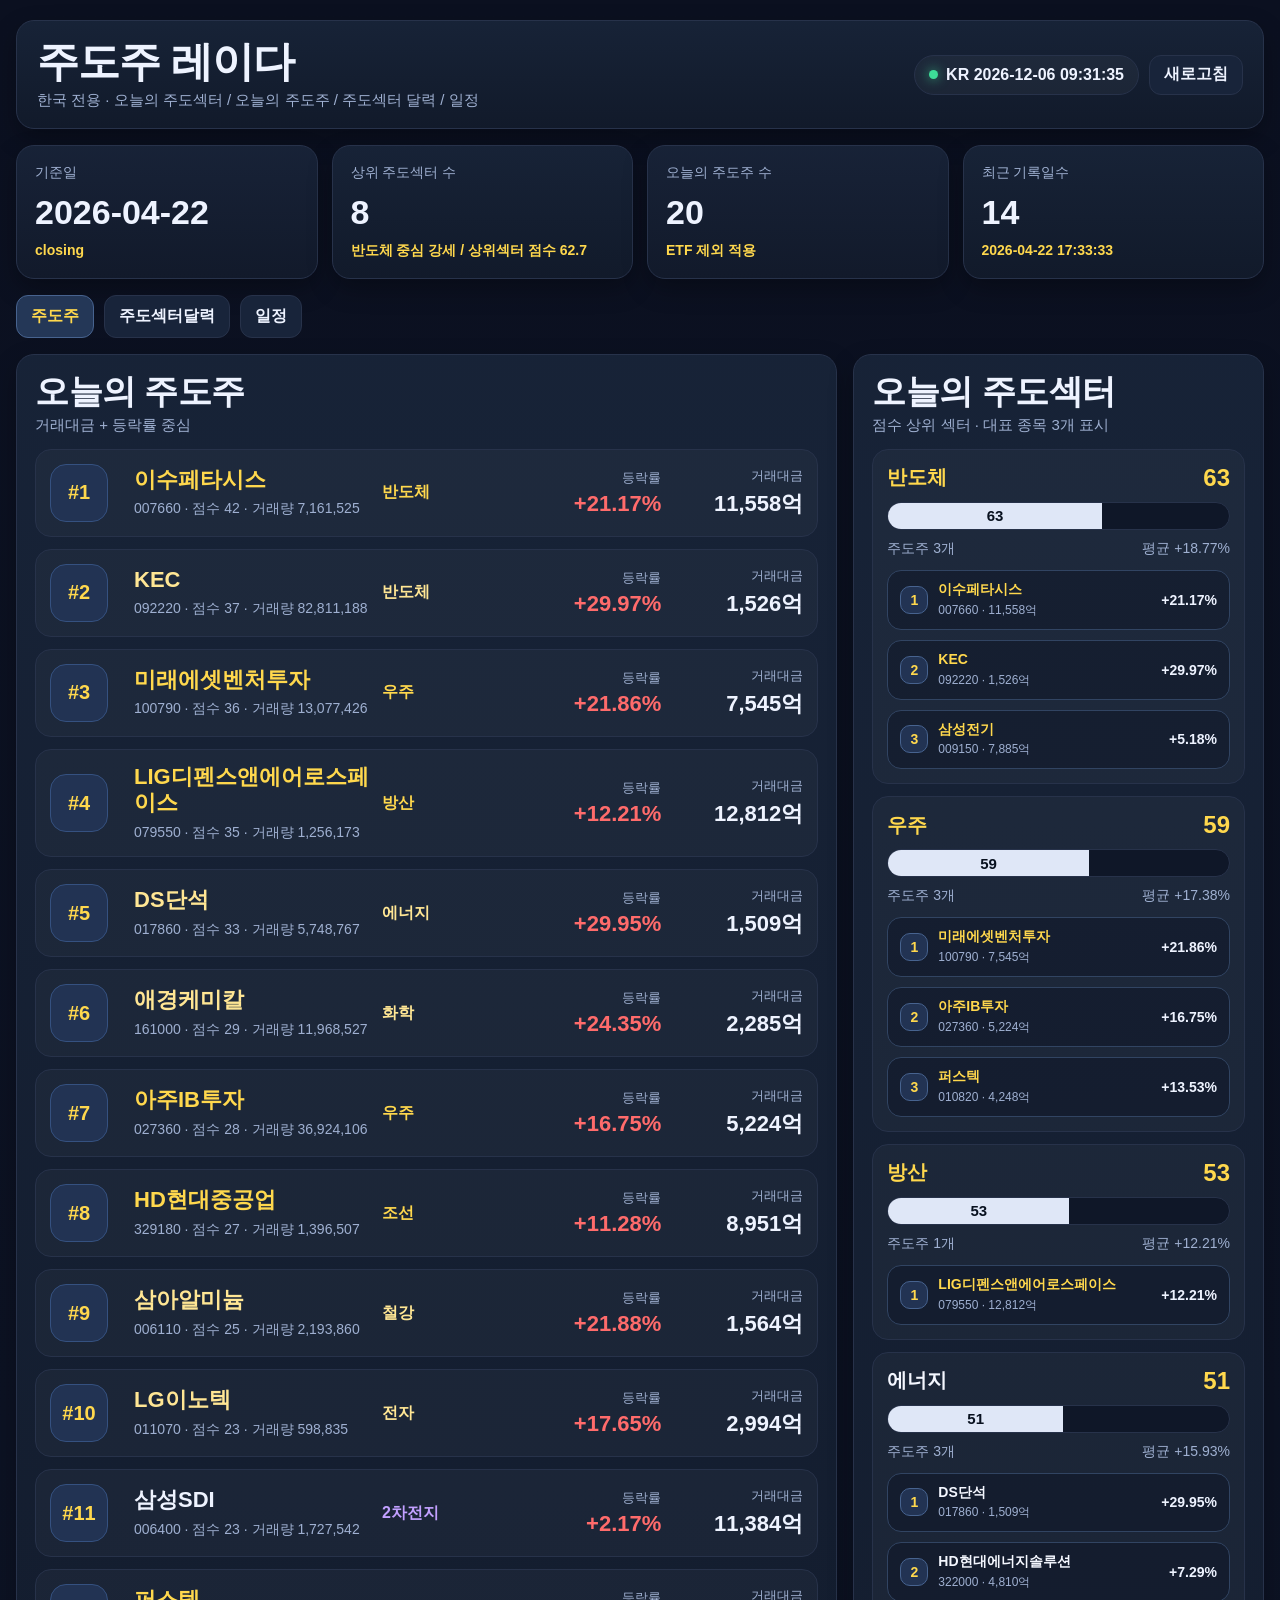
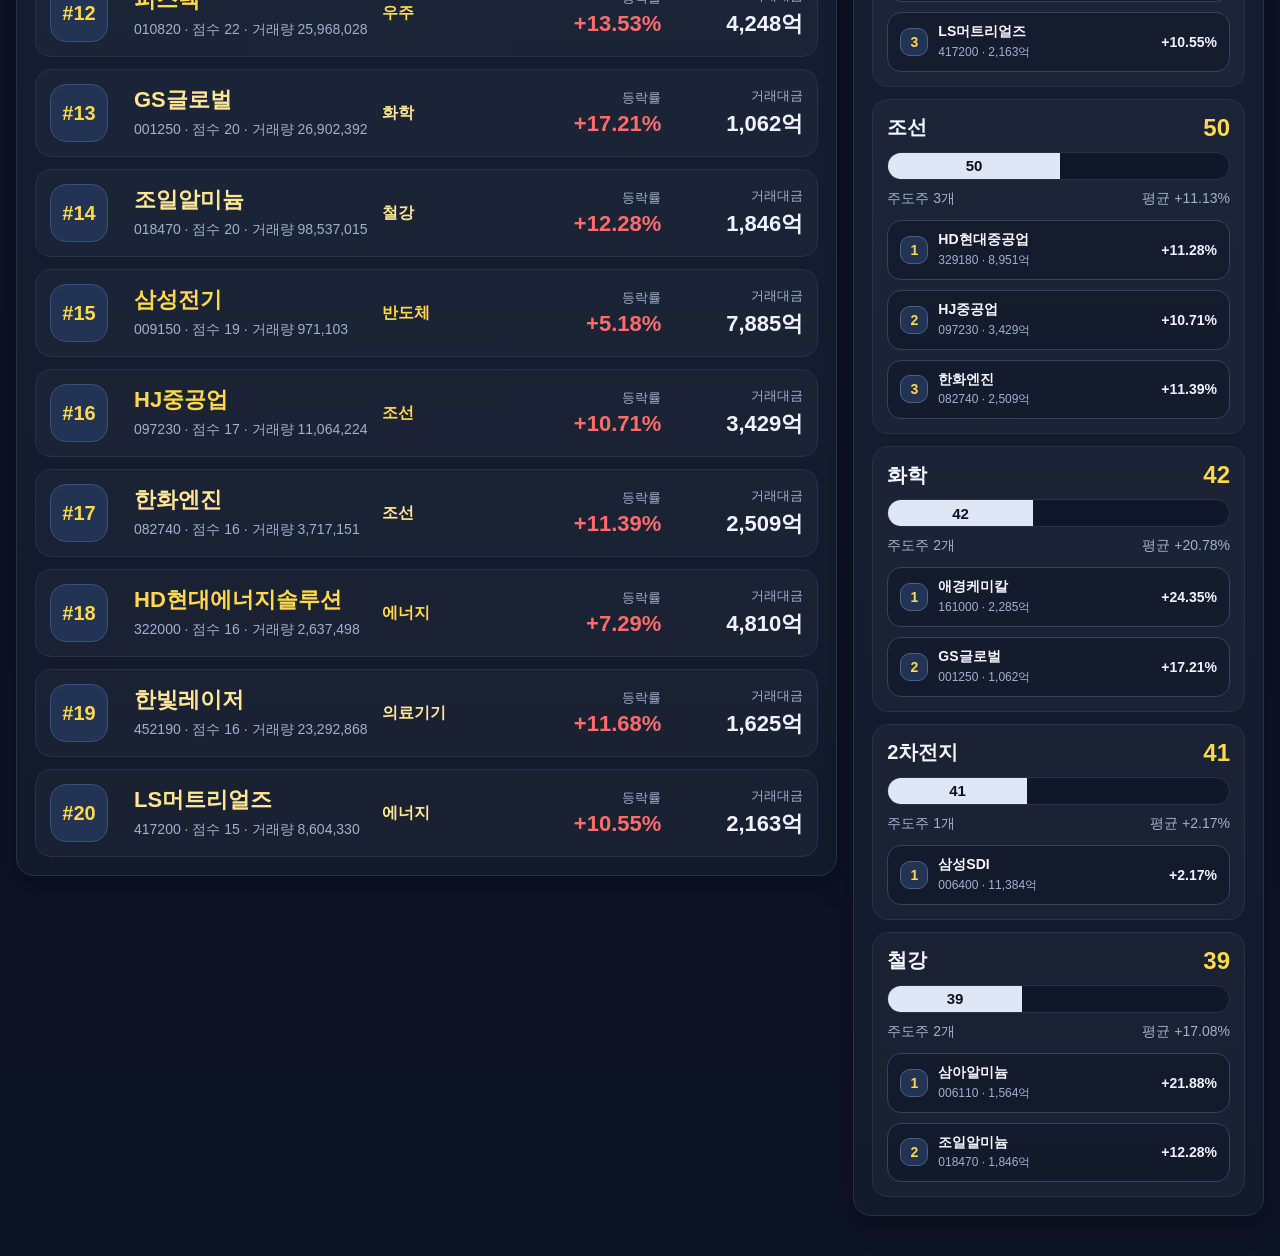
==== commit 02687b2f: "feat: add schedule tab with official and manual events" ====
--- a/app/index.html
+++ b/app/index.html
@@ -12,7 +12,7 @@
       <div class="brand-card panel">
         <div>
           <h1>주도주 레이다</h1>
-          <p class="sub">한국 전용 · 오늘의 주도섹터 / 오늘의 주도주 / 주도섹터 달력</p>
+          <p class="sub">한국 전용 · 오늘의 주도섹터 / 오늘의 주도주 / 주도섹터 달력 / 일정</p>
         </div>
         <div class="topbar-right">
           <div class="chip"><span class="dot"></span><span id="krClock">KR --:--:--</span></div>
@@ -47,6 +47,7 @@
     <nav class="main-tabs">
       <button class="tab-btn active" data-tab="dashboard">주도주</button>
       <button class="tab-btn" data-tab="calendar">주도섹터달력</button>
+      <button class="tab-btn" data-tab="schedule">일정</button>
     </nav>
 
     <main>
@@ -122,6 +123,68 @@
           </div>
         </div>
       </section>
+
+      <section id="screen-schedule" class="screen">
+        <div class="calendar-layout">
+          <div class="main-col">
+            <section class="panel">
+              <div class="section-head">
+                <div>
+                  <h2>일정</h2>
+                  <p class="sub">공식 일정 + 수동 일정 · 월~금 표시</p>
+                </div>
+                <div class="calendar-nav">
+                  <button id="prevScheduleMonthBtn" class="nav-btn">◀ 이전달</button>
+                  <button id="todayScheduleMonthBtn" class="nav-btn">오늘</button>
+                  <button id="nextScheduleMonthBtn" class="nav-btn">다음달 ▶</button>
+                </div>
+              </div>
+
+              <div class="schedule-toolbar">
+                <div class="schedule-filter-chip active" data-schedule-filter="all">전체</div>
+                <div class="schedule-filter-chip" data-schedule-filter="KR">한국</div>
+                <div class="schedule-filter-chip" data-schedule-filter="US">미국</div>
+                <div class="schedule-filter-chip" data-schedule-filter="manual">수동 일정</div>
+              </div>
+
+              <div class="calendar-headline" id="scheduleMonthLabel">-</div>
+              <div class="weekday-grid" id="scheduleWeekdayGrid"></div>
+              <div class="calendar-grid schedule-grid" id="scheduleGrid"></div>
+            </section>
+          </div>
+
+          <div class="side-col">
+            <section class="panel">
+              <div class="section-head">
+                <div>
+                  <h2>이번달 핵심 일정</h2>
+                  <p class="sub">노란 강조 = FOMC / 옵션만기 / 선옵만기</p>
+                </div>
+              </div>
+              <div id="scheduleSummaryList" class="count-wrap"></div>
+            </section>
+
+            <section class="panel">
+              <div class="section-head">
+                <div>
+                  <h2>수동 일정 안내</h2>
+                  <p class="sub">repo 반영 시 사이트에서 바로 표시</p>
+                </div>
+              </div>
+              <div class="count-wrap">
+                <div class="count-item">
+                  <div class="count-title">manual_events.json</div>
+                  <div class="count-body">한국/미국 기업 실적, 개인 체크 일정은 직접 추가하면 됩니다.</div>
+                </div>
+                <div class="count-item">
+                  <div class="count-title">시간 표기 규칙</div>
+                  <div class="count-body">미국 일정은 미국 현지일·현지시간(ET), 한국 일정은 한국 날짜 기준으로 표시합니다.</div>
+                </div>
+              </div>
+            </section>
+          </div>
+        </div>
+      </section>
     </main>
   </div>
 
--- a/app/app.css
+++ b/app/app.css
@@ -230,7 +230,7 @@
 
 .metric-box { text-align: right; }
 .metric-label { color: var(--muted); font-size: 13px; margin-bottom: 4px; }
-.metric-value { font-size: 22px; font-weight: 800; }
+.metric-value { font-size: 22px; font-weight: 800; white-space: nowrap; }
 .metric-value.up { color: var(--red); }
 .metric-value.down { color: var(--blue); }
 
@@ -557,12 +557,451 @@
 }
 
 @media (max-width: 760px) {
-  .app { padding: 14px 10px 28px; }
-  .brand-card { flex-direction: column; align-items: flex-start; }
-  .brand-card h1 { font-size: 28px; }
-  .hero-grid { grid-template-columns: 1fr; }
-  .section-head h2 { font-size: 28px; }
-  .calendar-cell { min-height: 110px; }
-  .count-summary-grid { grid-template-columns: 1fr; }
-  .count-graph-row { grid-template-columns: 24px 72px minmax(0, 1fr) 40px; }
-}
+  .app {
+    padding: 8px 6px 18px;
+  }
+
+  .topbar { margin-bottom: 8px; }
+
+  .panel {
+    padding: 10px;
+    border-radius: 12px;
+  }
+
+  .brand-card {
+    flex-direction: column;
+    align-items: flex-start;
+    gap: 8px;
+    padding: 10px 12px;
+  }
+
+  .brand-card h1 {
+    font-size: 20px;
+    margin: 0 0 2px;
+    letter-spacing: -0.6px;
+  }
+
+  .sub {
+    font-size: 11px;
+    line-height: 1.35;
+  }
+
+  .topbar-right {
+    width: 100%;
+    justify-content: space-between;
+    gap: 6px;
+  }
+
+  .chip {
+    min-height: 30px;
+    padding: 0 10px;
+    font-size: 12px;
+    gap: 6px;
+  }
+
+  .dot {
+    width: 7px;
+    height: 7px;
+  }
+
+  .refresh-btn {
+    min-height: 30px;
+    padding: 0 10px;
+    font-size: 12px;
+    border-radius: 10px;
+  }
+
+  .hero-grid {
+    grid-template-columns: repeat(2, minmax(0, 1fr));
+    gap: 6px;
+    margin-bottom: 8px;
+  }
+
+  .hero-card {
+    min-height: 72px;
+    padding: 8px 9px 7px;
+  }
+
+  .hero-label {
+    font-size: 11px;
+    margin-bottom: 5px;
+  }
+
+  .hero-value {
+    font-size: 15px;
+    margin-bottom: 4px;
+    letter-spacing: -0.4px;
+  }
+
+  .hero-sub {
+    font-size: 10px;
+    line-height: 1.2;
+    display: -webkit-box;
+    -webkit-line-clamp: 2;
+    -webkit-box-orient: vertical;
+    overflow: hidden;
+  }
+
+  .main-tabs {
+    gap: 6px;
+    margin-bottom: 8px;
+  }
+
+  .tab-btn {
+    padding: 7px 10px;
+    font-size: 12px;
+    border-radius: 10px;
+  }
+
+  .dashboard-grid,
+  .calendar-layout {
+    grid-template-columns: 1fr;
+    gap: 8px;
+  }
+
+  .section-head {
+    gap: 8px;
+    margin-bottom: 8px;
+    align-items: flex-start;
+  }
+
+  .section-head h2 {
+    font-size: 18px;
+    margin: 0 0 2px;
+    letter-spacing: -0.3px;
+  }
+
+  .list-wrap, .sector-wrap, .count-wrap {
+    gap: 8px;
+  }
+
+  .leader-card {
+    grid-template-columns: 40px minmax(0, 1fr) minmax(0, 1fr);
+    grid-template-areas:
+      "rank main main"
+      "rank sector sector"
+      "rank change trading";
+    gap: 4px 8px;
+    padding: 8px;
+    border-radius: 12px;
+    align-items: start;
+  }
+
+  .rank-badge {
+    grid-area: rank;
+    width: 34px;
+    height: 34px;
+    border-radius: 11px;
+    font-size: 13px;
+    align-self: start;
+  }
+
+  .leader-main {
+    grid-area: main;
+    min-width: 0;
+  }
+
+  .leader-name {
+    font-size: 15px;
+    margin-bottom: 2px;
+    line-height: 1.15;
+  }
+
+  .leader-meta {
+    font-size: 10px;
+    line-height: 1.25;
+  }
+
+  .leader-sector {
+    grid-area: sector;
+    font-size: 12px;
+    line-height: 1.2;
+    margin-top: 1px;
+  }
+
+  .leader-card > .metric-box:nth-child(4) {
+    grid-area: change;
+  }
+
+  .leader-card > .metric-box:nth-child(5) {
+    grid-area: trading;
+  }
+
+  .metric-box {
+    text-align: left;
+    display: flex;
+    align-items: baseline;
+    gap: 4px;
+    min-width: 0;
+  }
+
+  .metric-label {
+    font-size: 10px;
+    margin-bottom: 0;
+    flex-shrink: 0;
+  }
+
+  .metric-value {
+    font-size: 12px;
+    line-height: 1.1;
+    white-space: nowrap;
+  }
+
+  .sector-card {
+    padding: 10px;
+    border-radius: 14px;
+  }
+
+  .sector-top {
+    margin-bottom: 8px;
+  }
+
+  .sector-name {
+    font-size: 16px;
+  }
+
+  .sector-score {
+    font-size: 16px;
+  }
+
+  .score-bar {
+    height: 22px;
+  }
+
+  .score-bar-fill {
+    font-size: 12px;
+    min-width: 36px;
+  }
+
+  .sector-sub {
+    margin-top: 8px;
+    font-size: 11px;
+  }
+
+  .sector-leader-list {
+    gap: 6px;
+    margin-top: 8px;
+  }
+
+  .sector-leader-item {
+    padding: 7px 8px;
+    gap: 8px;
+    border-radius: 12px;
+  }
+
+  .sector-leader-rank {
+    width: 22px;
+    height: 22px;
+    font-size: 11px;
+    border-radius: 8px;
+  }
+
+  .sector-leader-name {
+    font-size: 12px;
+    margin-bottom: 2px;
+  }
+
+  .sector-leader-meta {
+    font-size: 10px;
+  }
+
+  .sector-leader-change {
+    font-size: 12px;
+  }
+
+  .calendar-nav {
+    gap: 6px;
+  }
+
+  .nav-btn {
+    padding: 7px 10px;
+    font-size: 12px;
+    border-radius: 10px;
+  }
+
+  .calendar-headline {
+    margin-bottom: 8px;
+    font-size: 18px;
+  }
+
+  .weekday-grid,
+  .calendar-grid {
+    gap: 6px;
+  }
+
+  .weekday-cell {
+    padding: 7px 4px;
+    font-size: 11px;
+    border-radius: 10px;
+  }
+
+  .calendar-cell {
+    min-height: 86px;
+    padding: 7px;
+    border-radius: 12px;
+  }
+
+  .calendar-day {
+    font-size: 12px;
+    margin-bottom: 5px;
+  }
+
+  .calendar-sector-list {
+    gap: 4px;
+  }
+
+  .calendar-sector-item {
+    font-size: 10px;
+    line-height: 1.2;
+  }
+
+  .count-summary-grid {
+    grid-template-columns: 1fr;
+    gap: 8px;
+    margin-bottom: 8px;
+  }
+
+  .count-summary-card,
+  .count-item,
+  .count-graph-panel {
+    padding: 10px;
+    border-radius: 12px;
+  }
+
+  .count-summary-label,
+  .count-graph-caption {
+    font-size: 11px;
+  }
+
+  .count-summary-value {
+    font-size: 15px;
+  }
+
+  .count-summary-sub {
+    font-size: 10px;
+  }
+
+  .count-title {
+    font-size: 13px;
+    margin-bottom: 6px;
+    line-height: 1.3;
+  }
+
+  .count-body {
+    font-size: 11px;
+    line-height: 1.35;
+  }
+
+  .count-graph-list {
+    gap: 8px;
+  }
+
+  .count-graph-row {
+    grid-template-columns: 20px 54px minmax(0, 1fr) 30px;
+    gap: 5px;
+  }
+
+  .count-graph-rank,
+  .count-graph-value {
+    font-size: 10px;
+  }
+
+  .count-graph-name {
+    font-size: 11px;
+  }
+
+  .count-graph-track {
+    gap: 2px;
+  }
+
+  .count-dot {
+    height: 9px;
+  }
+
+  .empty-state {
+    padding: 12px;
+    font-size: 12px;
+    border-radius: 12px;
+  }
+}
+
+
+
+.schedule-toolbar {
+  display: flex;
+  gap: 8px;
+  flex-wrap: wrap;
+  margin-bottom: 12px;
+}
+
+.schedule-filter-chip {
+  padding: 7px 12px;
+  border: 1px solid var(--line);
+  border-radius: 999px;
+  background: rgba(255,255,255,0.03);
+  color: var(--muted);
+  font-size: 12px;
+  font-weight: 800;
+  cursor: pointer;
+}
+
+.schedule-filter-chip.active {
+  color: var(--yellow);
+  border-color: #47638f;
+  background: #243757;
+}
+
+.schedule-grid .schedule-cell {
+  min-height: 122px;
+}
+
+.schedule-event {
+  padding: 4px 0;
+  border-bottom: 1px dashed rgba(255,255,255,0.08);
+}
+.schedule-event:last-child {
+  border-bottom: none;
+}
+
+.schedule-event-title {
+  font-size: 12px;
+  font-weight: 800;
+  line-height: 1.25;
+}
+
+.schedule-event-meta {
+  font-size: 10px;
+  color: var(--muted);
+  line-height: 1.2;
+  margin-top: 2px;
+}
+
+.schedule-highlight-yellow { color: #ffd84d; }
+.schedule-highlight-red { color: #ff8080; }
+.schedule-highlight-blue { color: #7eb7ff; }
+.schedule-highlight-manual { color: #91f5dc; }
+.schedule-highlight-default { color: #eef3ff; }
+
+@media (max-width: 760px) {
+  .schedule-toolbar {
+    gap: 6px;
+    margin-bottom: 8px;
+  }
+
+  .schedule-filter-chip {
+    padding: 6px 10px;
+    font-size: 11px;
+  }
+
+  .schedule-grid .schedule-cell {
+    min-height: 92px;
+  }
+
+  .schedule-event-title {
+    font-size: 10px;
+  }
+
+  .schedule-event-meta {
+    font-size: 9px;
+  }
+}
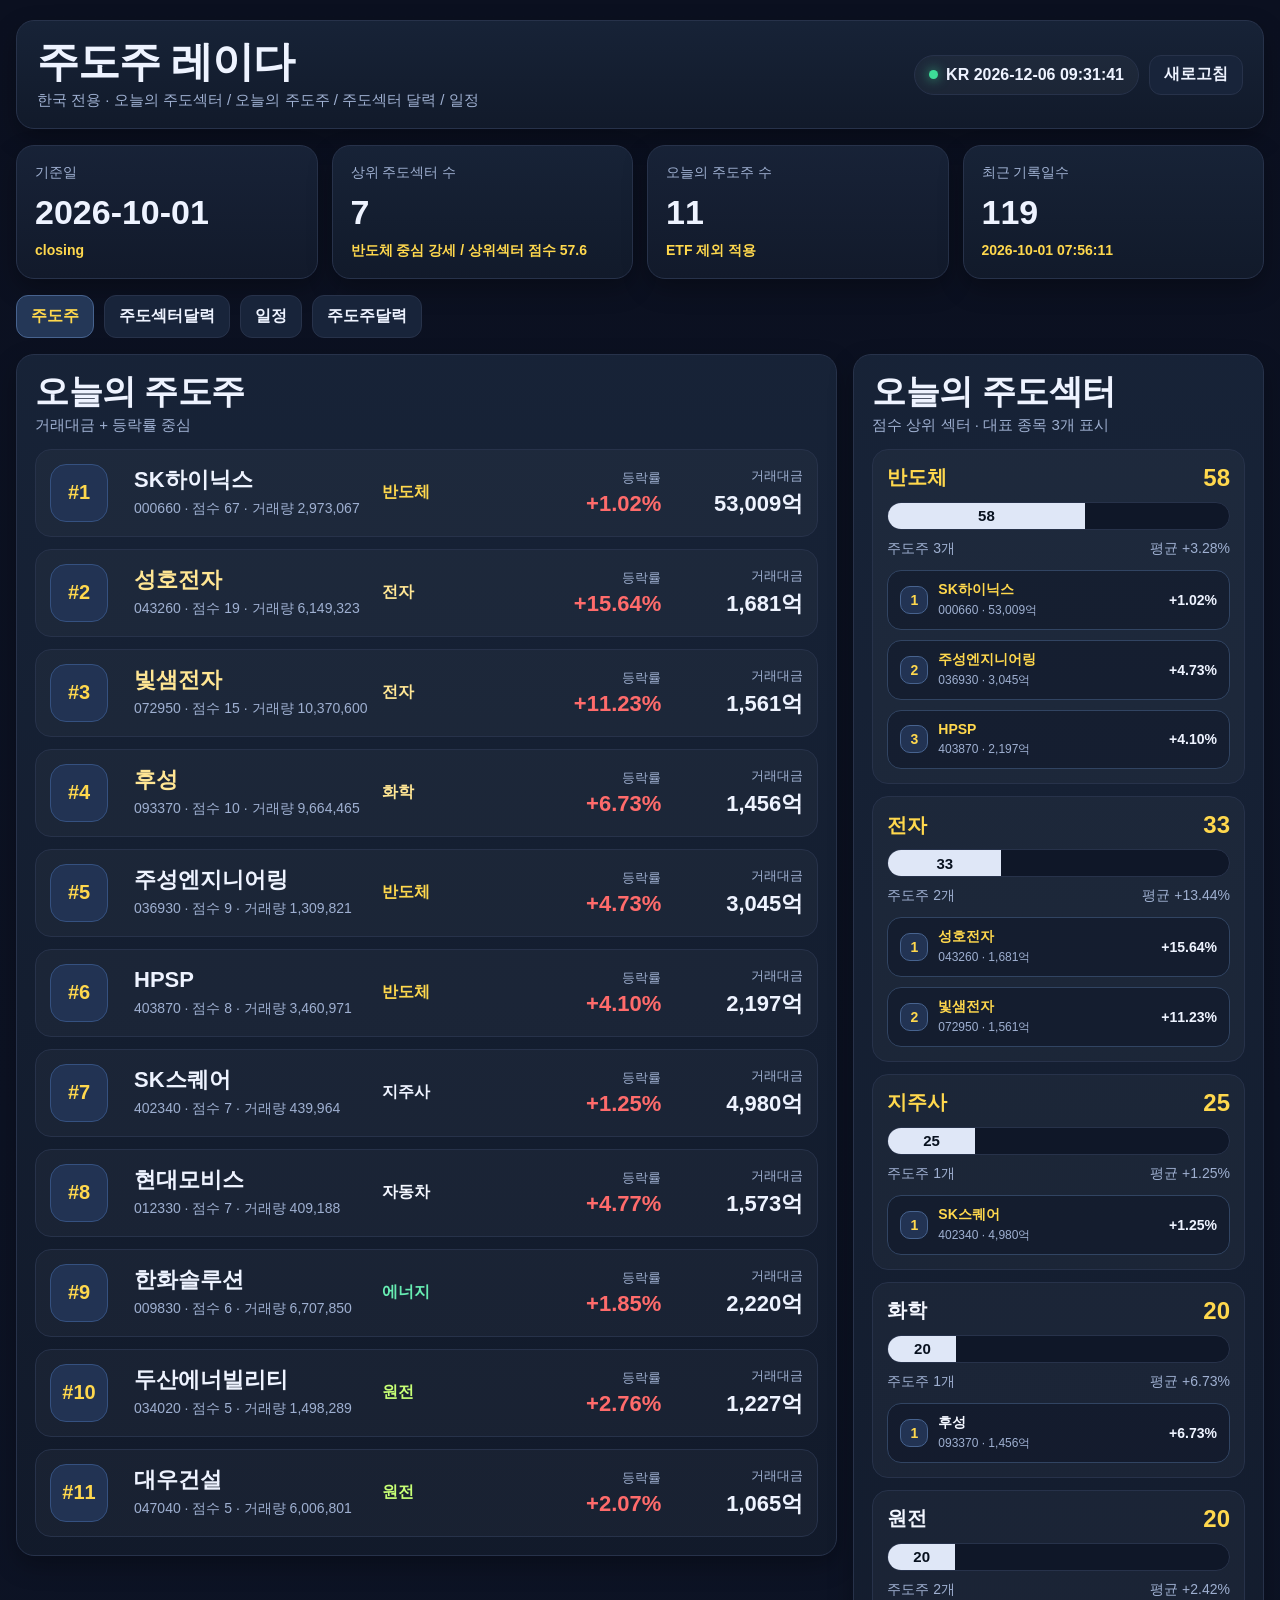
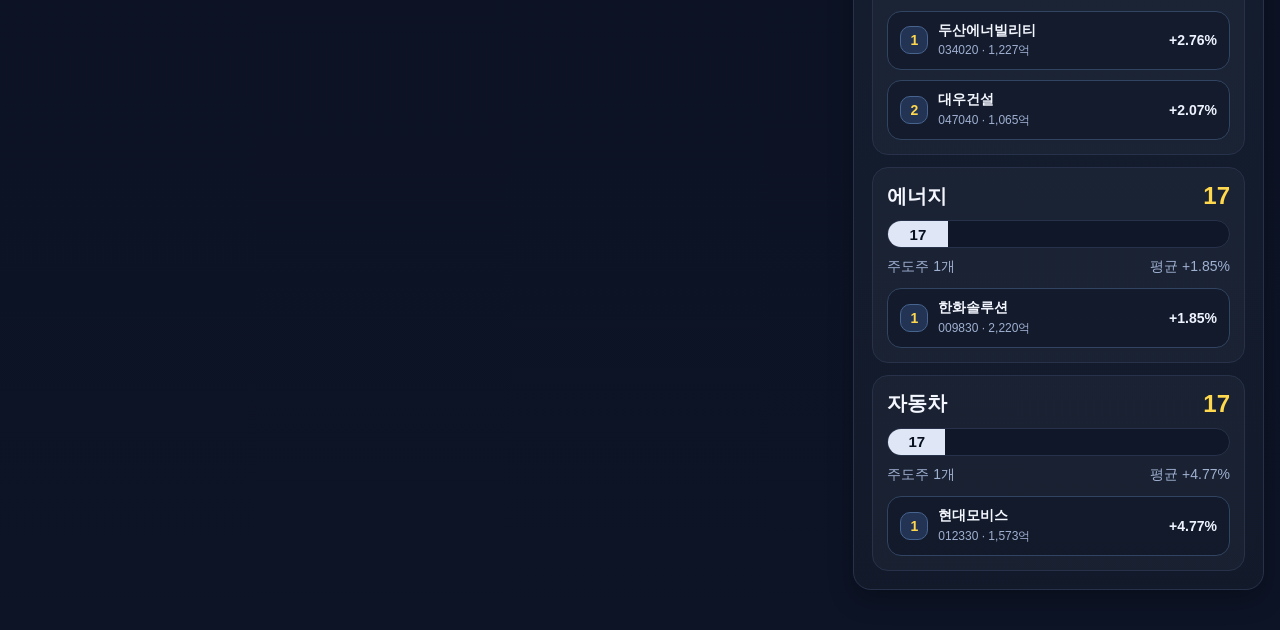
==== commit de7817ff: "Add leader stock calendar tab" ====
--- a/app/index.html
+++ b/app/index.html
@@ -48,6 +48,7 @@
       <button class="tab-btn active" data-tab="dashboard">주도주</button>
       <button class="tab-btn" data-tab="calendar">주도섹터달력</button>
       <button class="tab-btn" data-tab="schedule">일정</button>
+      <button class="tab-btn" data-tab="leadercal">주도주달력</button>
     </nav>
 
     <main>
@@ -185,9 +186,192 @@
           </div>
         </div>
       </section>
+
+      <section id="screen-leadercal" class="screen">
+        <div class="calendar-layout">
+          <div class="main-col">
+            <section class="panel">
+              <div class="section-head">
+                <div>
+                  <h2>주도주 달력</h2>
+                  <p class="sub">1순위 주도섹터의 주도주 · 월~금 표시</p>
+                </div>
+                <div class="calendar-nav">
+                  <button id="prevLeaderMonthBtn" class="nav-btn">◀ 이전달</button>
+                  <button id="todayLeaderMonthBtn" class="nav-btn">오늘</button>
+                  <button id="nextLeaderMonthBtn" class="nav-btn">다음달 ▶</button>
+                </div>
+              </div>
+              <div class="calendar-headline" id="leaderMonthLabel">-</div>
+              <div class="weekday-grid" id="leaderWeekdayGrid"></div>
+              <div class="calendar-grid" id="leaderCalendarGrid"></div>
+            </section>
+            <div id="leader-calendar-extra"></div>
+          </div>
+        </div>
+      </section>
     </main>
   </div>
 
   <script src="app.js"></script>
+  <script>
+    // 주도주달력 탭 (독립 동작: 오류가 나도 기존 탭에 영향 없음)
+    try {
+      (function () {
+        const LEADER_CAL_DEFAULT = { version: 1, days: {} };
+        const leaderCal = {
+          data: LEADER_CAL_DEFAULT,
+          baseMonth: null,
+          viewMonth: null
+        };
+
+        function monthIndex(d) {
+          return d.getFullYear() * 12 + d.getMonth();
+        }
+
+        function monthFromIndex(idx) {
+          return new Date(Math.floor(idx / 12), idx % 12, 1);
+        }
+
+        async function loadLeaderCalendar() {
+          const [calendar, board] = await Promise.all([
+            safeFetchJson(`../data/leader_stock_calendar_history.json`, LEADER_CAL_DEFAULT),
+            safeFetchJson(`../data/leader_board.json`, {})
+          ]);
+          leaderCal.data = calendar && typeof calendar.days === "object" && calendar.days ? calendar : LEADER_CAL_DEFAULT;
+          const parsed = parseYmdLocal(board?.meta?.trade_date);
+          const base = parsed || new Date();
+          leaderCal.baseMonth = new Date(base.getFullYear(), base.getMonth(), 1);
+          leaderCal.viewMonth = leaderCal.baseMonth;
+        }
+
+        function buildLeaderMonthCells(dateObj, days) {
+          const year = dateObj.getFullYear();
+          const month = dateObj.getMonth();
+          const firstDay = new Date(year, month, 1);
+          const lastDay = new Date(year, month + 1, 0).getDate();
+
+          const cells = [];
+          const firstWeekday = firstDay.getDay();
+          const mondayOffset = firstWeekday === 0 ? 6 : firstWeekday - 1;
+
+          for (let i = 0; i < mondayOffset; i += 1) {
+            cells.push({ empty: true, day: "", stocks: [] });
+          }
+
+          for (let day = 1; day <= lastDay; day += 1) {
+            const d = new Date(year, month, day);
+            const weekday = d.getDay();
+            if (weekday === 0 || weekday === 6) continue;
+            const dateStr = formatDate(d);
+            const found = days[dateStr];
+            cells.push({
+              empty: false,
+              date: dateStr,
+              day,
+              sector: found?.sector || "",
+              stocks: Array.isArray(found?.stocks) ? found.stocks : []
+            });
+          }
+          return cells;
+        }
+
+        function renderLeaderCalendarCell(item) {
+          if (item.empty) {
+            return `<div class="calendar-cell" style="visibility:hidden;"></div>`;
+          }
+
+          const today = new Date();
+          const todayStr = formatDate(new Date(today.getFullYear(), today.getMonth(), today.getDate()));
+          const isToday = item.date === todayStr;
+
+          const colorClass = item.sector ? getSectorColorClass(item.sector) : "";
+          const body = item.stocks.length
+            ? item.stocks
+                .map((name) => `<div class="calendar-sector-item ${colorClass}">${escapeHtml(name)}</div>`)
+                .join("")
+            : `<div class="calendar-sector-item" style="color:#8fa0bf;">기록 없음</div>`;
+
+          return `
+            <div class="calendar-cell ${isToday ? "is-today" : ""}">
+              <div class="calendar-day">${item.day}</div>
+              <div class="calendar-sector-list">${body}</div>
+            </div>
+          `;
+        }
+
+        function renderLeaderCalendar() {
+          try {
+            setWeekdays("leaderWeekdayGrid");
+
+            const label = document.getElementById("leaderMonthLabel");
+            const grid = document.getElementById("leaderCalendarGrid");
+            if (!label || !grid || !leaderCal.viewMonth) return;
+
+            const current = leaderCal.viewMonth;
+            label.textContent = `${current.getFullYear()}년 ${current.getMonth() + 1}월`;
+
+            const cells = buildLeaderMonthCells(current, leaderCal.data.days || {});
+            grid.innerHTML = cells.map(renderLeaderCalendarCell).join("");
+
+            const baseIdx = monthIndex(leaderCal.baseMonth);
+            const viewIdx = monthIndex(current);
+            const prev = document.getElementById("prevLeaderMonthBtn");
+            const next = document.getElementById("nextLeaderMonthBtn");
+            if (prev) prev.disabled = viewIdx <= baseIdx - 6;
+            if (next) next.disabled = viewIdx >= baseIdx + 1;
+          } catch (error) {
+            console.warn("leader calendar render failed", error);
+          }
+        }
+
+        function moveLeaderMonth(delta) {
+          try {
+            if (!leaderCal.baseMonth || !leaderCal.viewMonth) return;
+            const baseIdx = monthIndex(leaderCal.baseMonth);
+            const target = monthIndex(leaderCal.viewMonth) + delta;
+            if (target < baseIdx - 6 || target > baseIdx + 1) return;
+            leaderCal.viewMonth = monthFromIndex(target);
+            renderLeaderCalendar();
+          } catch (error) {
+            console.warn("leader calendar nav failed", error);
+          }
+        }
+
+        async function initLeaderCalendar() {
+          try {
+            await loadLeaderCalendar();
+            renderLeaderCalendar();
+          } catch (error) {
+            console.warn("leader calendar init failed", error);
+          }
+        }
+
+        document.addEventListener("DOMContentLoaded", () => {
+          try {
+            document.getElementById("prevLeaderMonthBtn")?.addEventListener("click", () => moveLeaderMonth(-1));
+            document.getElementById("nextLeaderMonthBtn")?.addEventListener("click", () => moveLeaderMonth(1));
+            document.getElementById("todayLeaderMonthBtn")?.addEventListener("click", () => {
+              try {
+                if (!leaderCal.baseMonth) return;
+                leaderCal.viewMonth = leaderCal.baseMonth;
+                renderLeaderCalendar();
+              } catch (error) {
+                console.warn("leader calendar today failed", error);
+              }
+            });
+            document.getElementById("refreshBtn")?.addEventListener("click", () => {
+              initLeaderCalendar();
+            });
+            initLeaderCalendar();
+          } catch (error) {
+            console.warn("leader calendar bind failed", error);
+          }
+        });
+      })();
+    } catch (error) {
+      console.warn("leader calendar script failed", error);
+    }
+  </script>
 </body>
 </html>
--- a/app/app.css
+++ b/app/app.css
@@ -364,7 +364,7 @@
   border-radius: 12px;
   border: 1px solid var(--line);
   background: rgba(255,255,255,0.03);
-  color: var(--muted);
+  color: #8fe7d3;
   font-weight: 800;
 }
 
@@ -926,7 +926,6 @@
 }
 
 
-
 .schedule-toolbar {
   display: flex;
   gap: 8px;
@@ -982,6 +981,15 @@
 .schedule-highlight-manual { color: #91f5dc; }
 .schedule-highlight-default { color: #eef3ff; }
 
+.schedule-cell.is-today {
+  border: 2px solid #ffd84d;
+  box-shadow: 0 0 0 1px rgba(255, 216, 77, 0.18), 0 0 18px rgba(255, 216, 77, 0.12);
+}
+
+.schedule-cell.is-today .calendar-day {
+  color: #ffd84d;
+}
+
 @media (max-width: 760px) {
   .schedule-toolbar {
     gap: 6px;
@@ -1004,4 +1012,26 @@
   .schedule-event-meta {
     font-size: 9px;
   }
-}
+
+  .schedule-cell.is-today {
+    border-width: 2px;
+    box-shadow: 0 0 0 1px rgba(255, 216, 77, 0.14), 0 0 12px rgba(255, 216, 77, 0.10);
+  }
+}
+
+
+.calendar-cell.is-today {
+  border: 2px solid #ffd84d;
+  box-shadow: 0 0 0 1px rgba(255, 216, 77, 0.18), 0 0 18px rgba(255, 216, 77, 0.12);
+}
+
+.calendar-cell.is-today .calendar-day {
+  color: #ffd84d;
+}
+
+@media (max-width: 760px) {
+  .calendar-cell.is-today {
+    border-width: 2px;
+    box-shadow: 0 0 0 1px rgba(255, 216, 77, 0.14), 0 0 12px rgba(255, 216, 77, 0.10);
+  }
+}
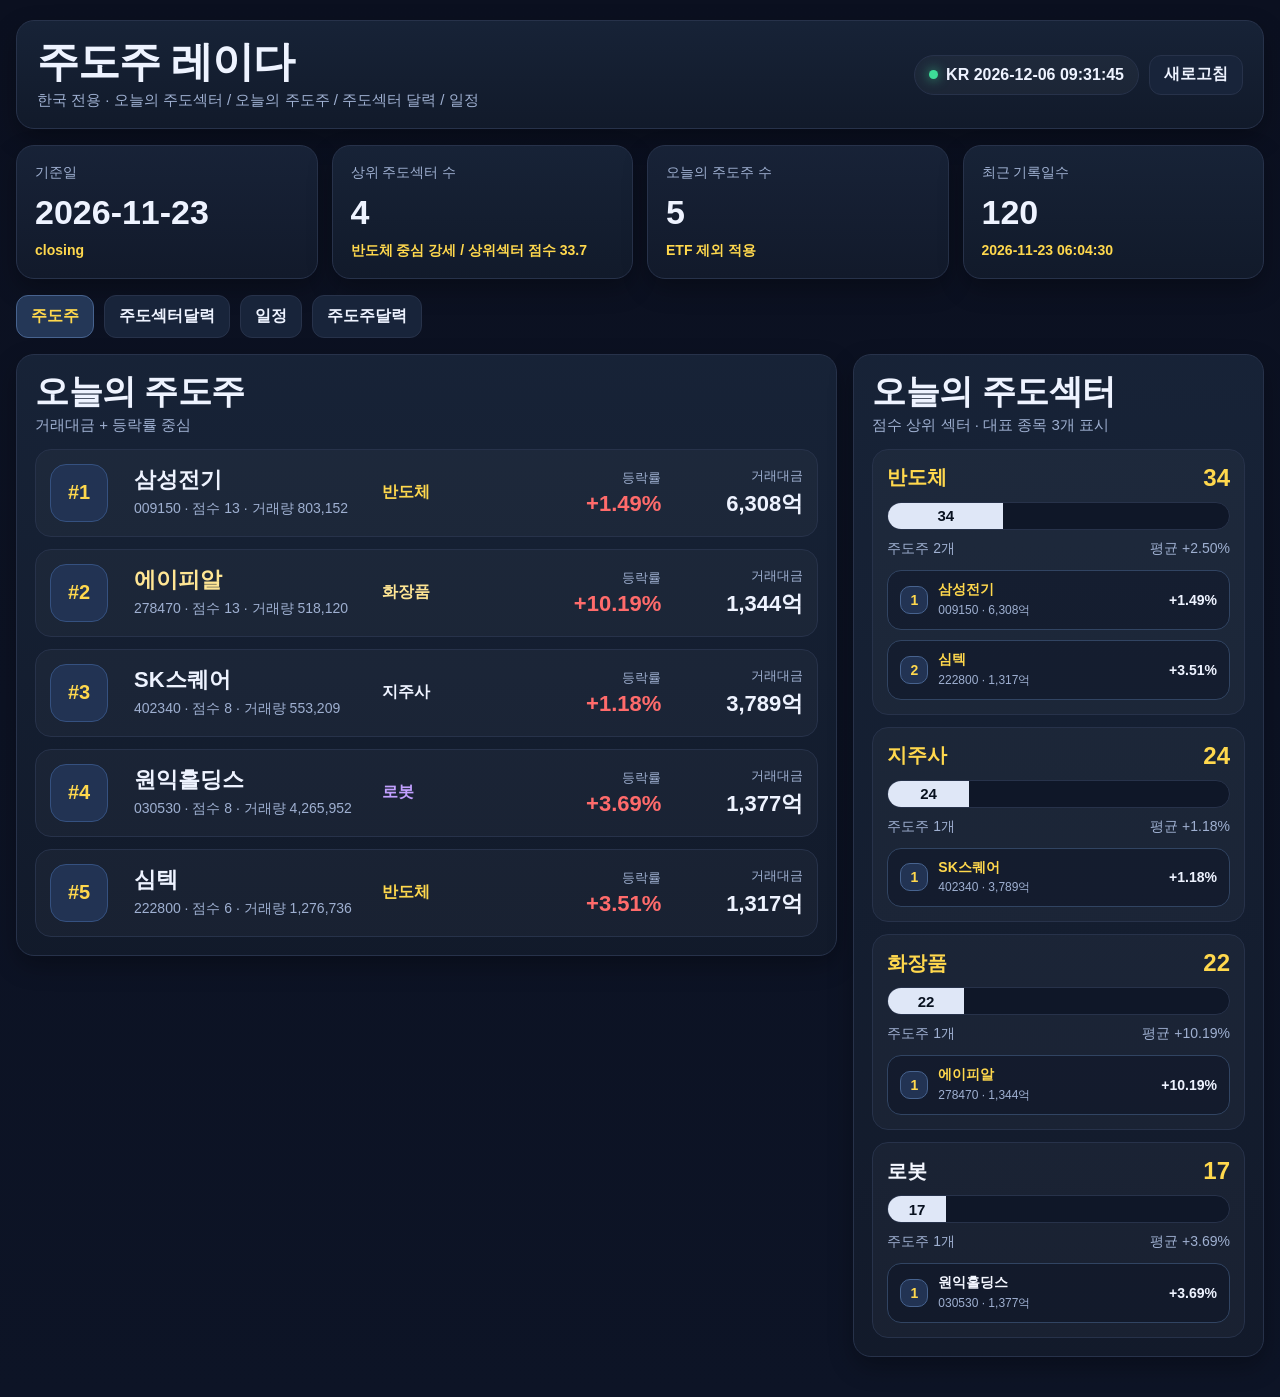
==== commit 25ca0ba3: "Fix weekday calendar offset when month starts on weekend" ====
--- a/app/index.html
+++ b/app/index.html
@@ -253,7 +253,7 @@
 
           const cells = [];
           const firstWeekday = firstDay.getDay();
-          const mondayOffset = firstWeekday === 0 ? 6 : firstWeekday - 1;
+          const mondayOffset = firstWeekday === 0 || firstWeekday === 6 ? 0 : firstWeekday - 1;
 
           for (let i = 0; i < mondayOffset; i += 1) {
             cells.push({ empty: true, day: "", stocks: [] });
